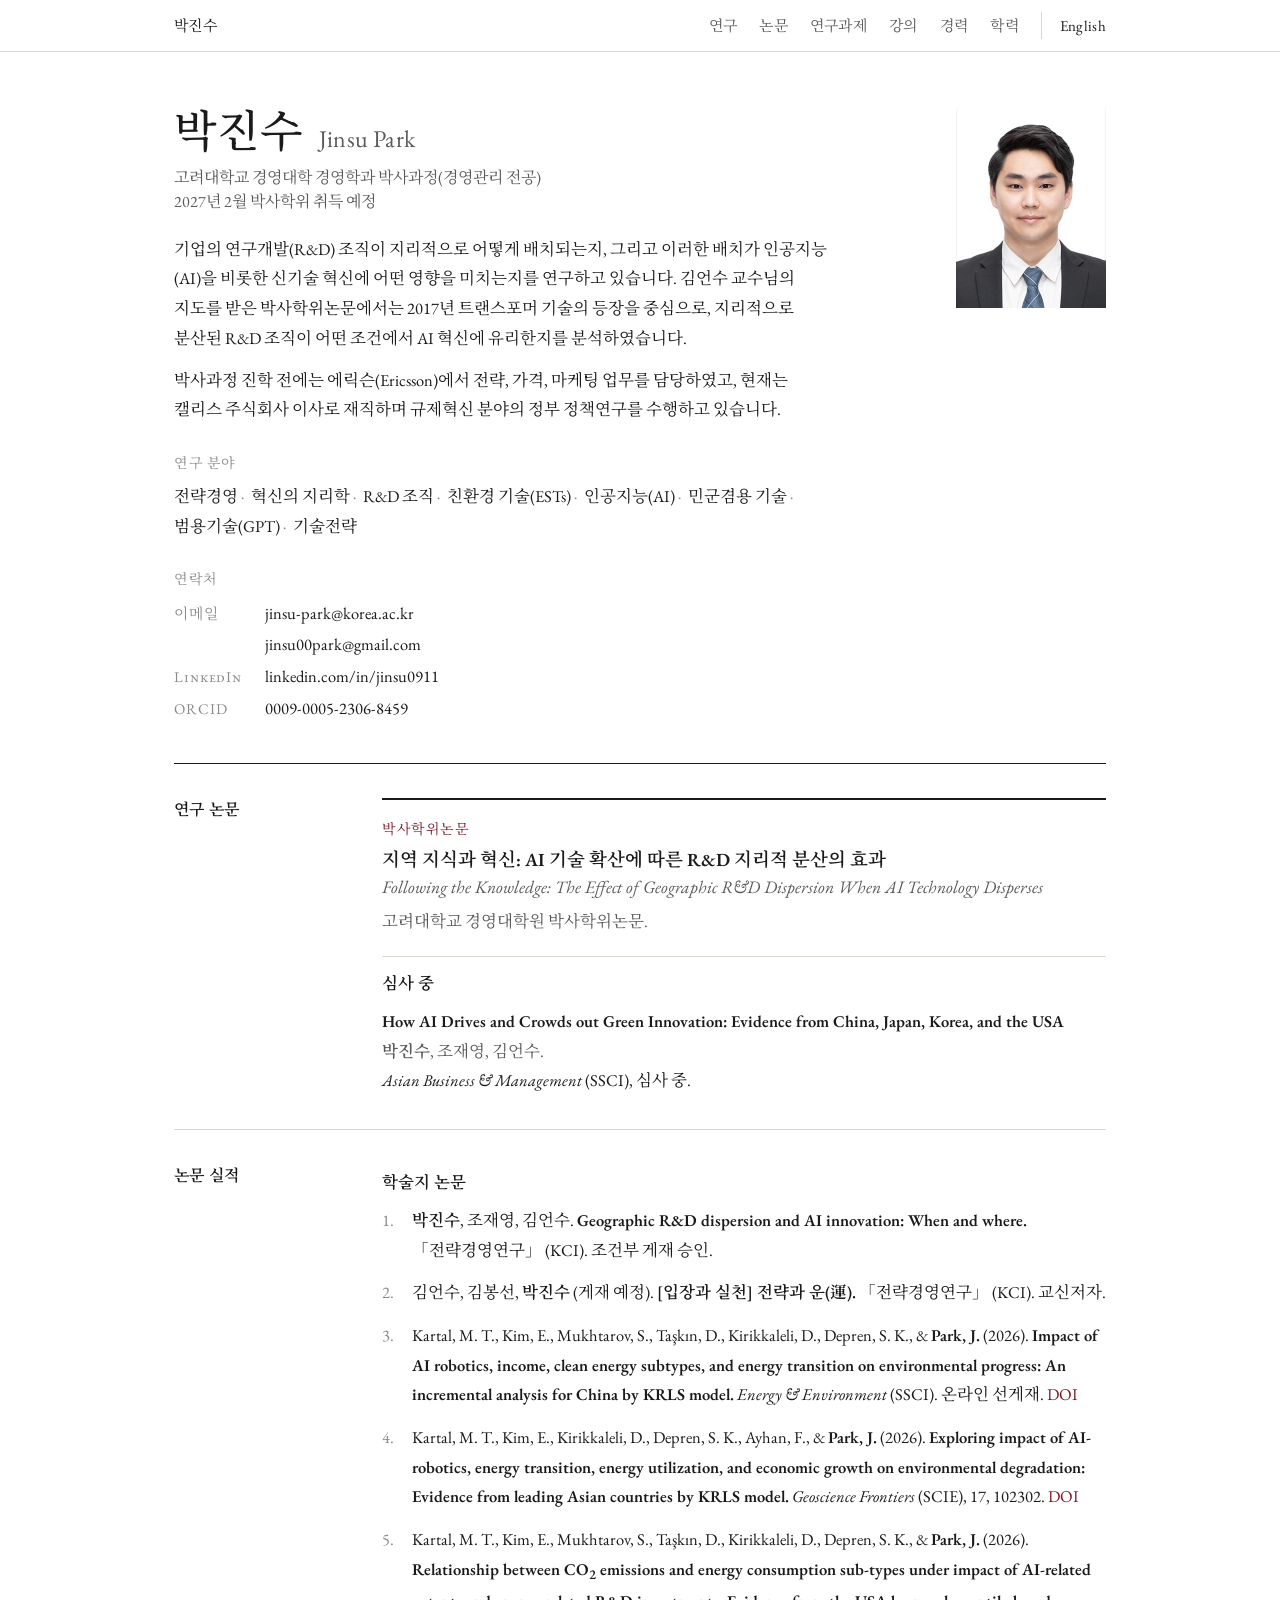
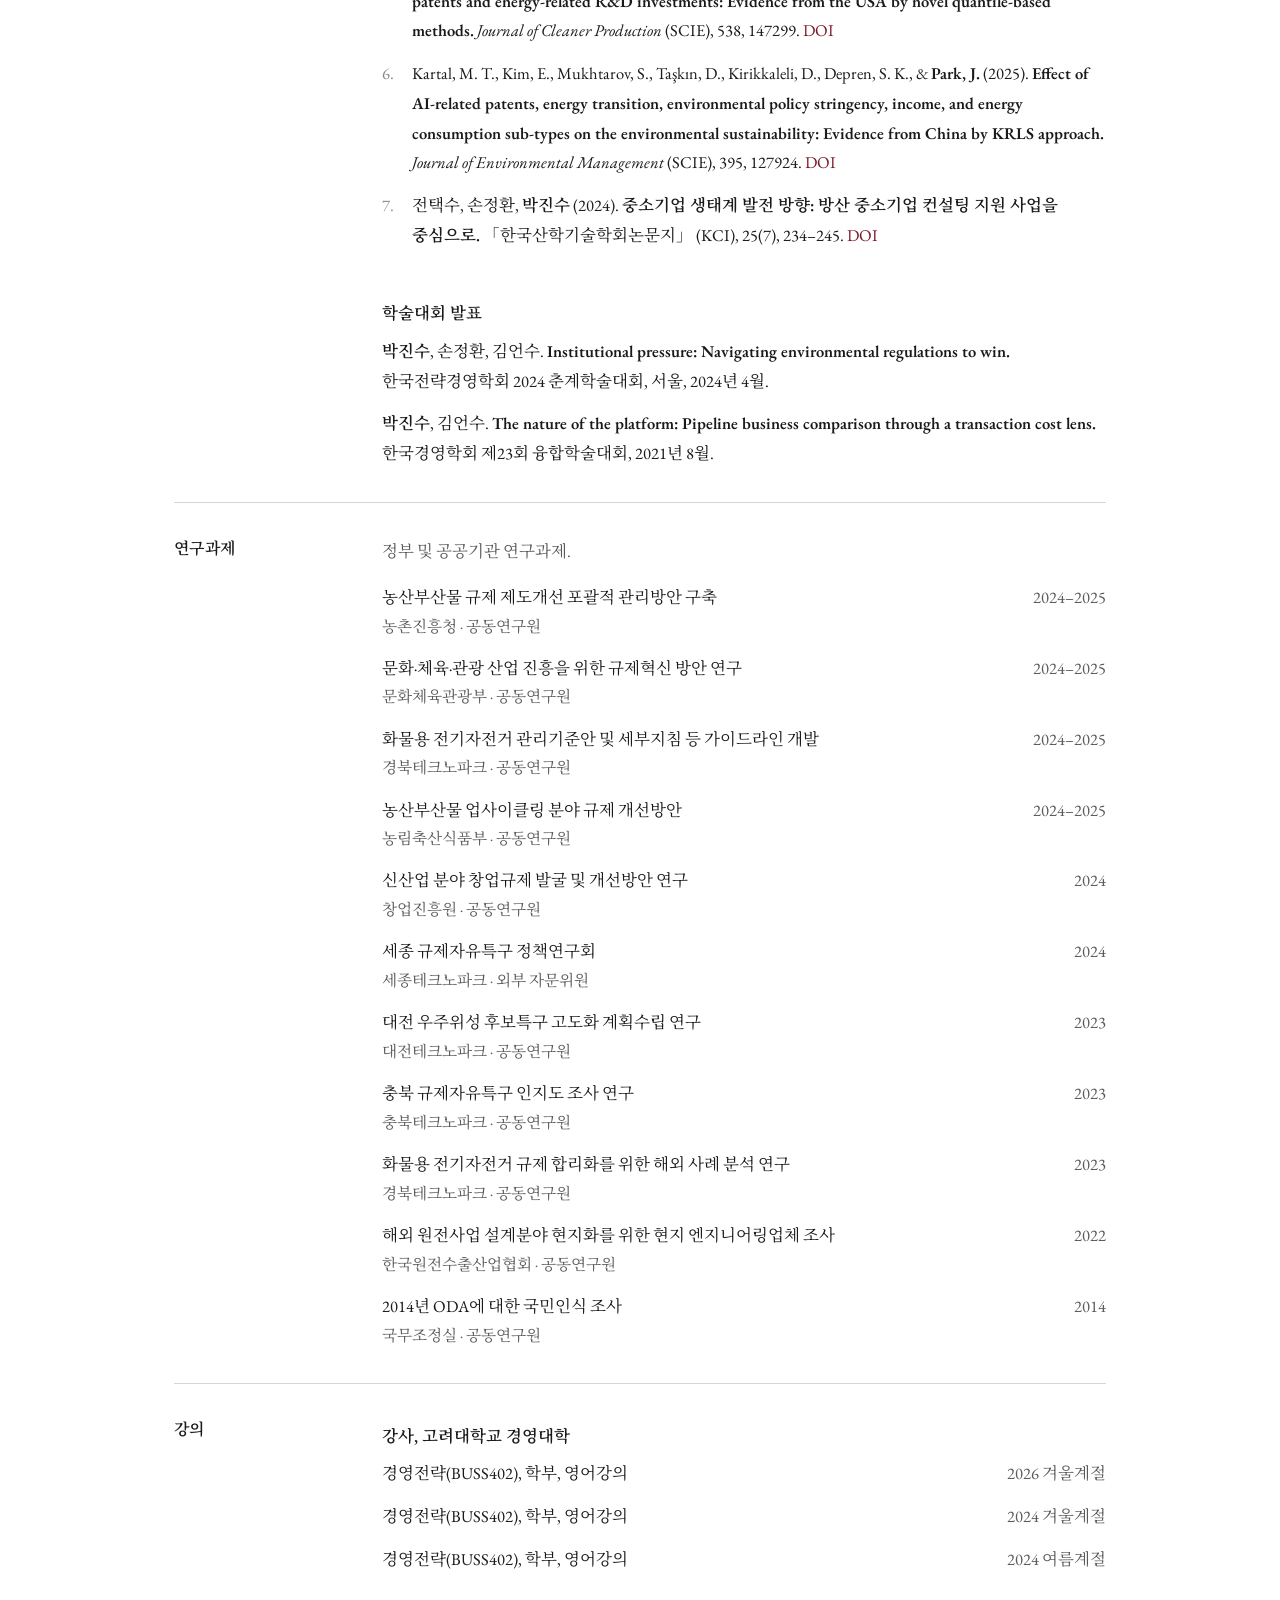
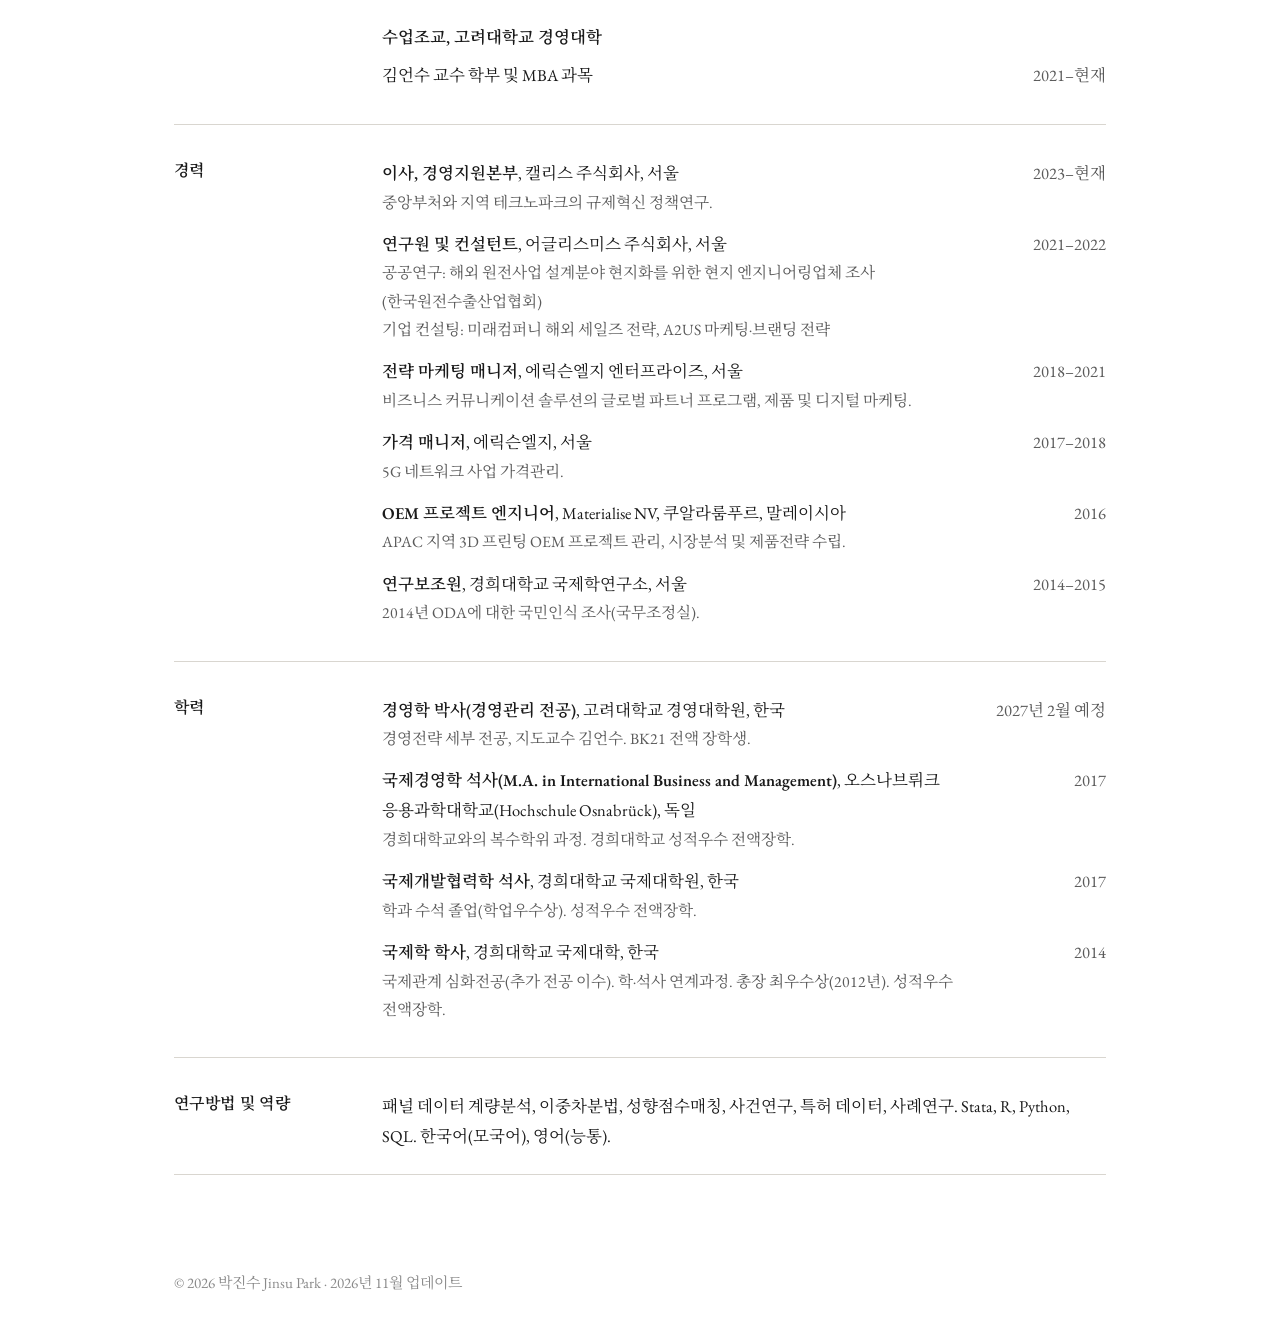
==== ko.html @ cee6d176 "Publish academic homepage (English and Korean) Co-Authored-By: Claude Opus 5.5 <noreply@anthropic.co" ====
<!doctype html>
<html lang="ko">
<head>
  <meta charset="utf-8">
  <meta name="viewport" content="width=device-width, initial-scale=1">
  <title>박진수 Jinsu Park</title>
  <meta name="description" content="박진수, 고려대학교 경영대학 경영학과 박사과정(경영관리 전공). R&D의 지리적 분산, AI 혁신, 기술전략 연구.">
  <meta name="author" content="박진수 Jinsu Park">
  <link rel="alternate" hreflang="en" href="index.html">
  <link rel="preconnect" href="https://fonts.googleapis.com">
  <link rel="preconnect" href="https://fonts.gstatic.com" crossorigin>
  <link href="https://fonts.googleapis.com/css2?family=EB+Garamond:ital,wght@0,400;0,500;0,600;1,400&family=Noto+Serif+KR:wght@400;500;600&display=swap" rel="stylesheet">
  <link rel="stylesheet" href="assets/style.css">
</head>
<body>

<nav>
  <div class="inner">
    <span class="name">박진수</span>
    <a href="#research">연구</a>
    <a href="#publications">논문</a>
    <a href="#projects">연구과제</a>
    <a href="#teaching">강의</a>
    <a href="#experience">경력</a>
    <a href="#education">학력</a>
    <a class="lang" href="index.html" lang="en">English</a>
  </div>
</nav>

<main>

  <header class="hero">
    <img src="assets/photo.jpg" alt="박진수 사진">
    <div>
      <h1>박진수 <span class="alt-name">Jinsu Park</span></h1>
      <p class="role">고려대학교 경영대학 경영학과 박사과정(경영관리 전공)<br>2027년 2월 박사학위 취득 예정</p>
      <p>
        기업의 연구개발(R&amp;D) 조직이 지리적으로 어떻게 배치되는지, 그리고 이러한 배치가 인공지능(AI)을 비롯한
        신기술 혁신에 어떤 영향을 미치는지를 연구하고 있습니다. 김언수 교수님의 지도를 받은 박사학위논문에서는
        2017년 트랜스포머 기술의 등장을 중심으로, 지리적으로 분산된 R&amp;D 조직이 어떤 조건에서 AI 혁신에
        유리한지를 분석하였습니다.
      </p>
      <p>
        박사과정 진학 전에는 에릭슨(Ericsson)에서 전략, 가격, 마케팅 업무를 담당하였고,
        현재는 캘리스 주식회사 이사로 재직하며 규제혁신 분야의 정부 정책연구를 수행하고 있습니다.
      </p>
      <p class="hero-label">연구 분야</p>
      <ul class="interests">
        <li>전략경영</li>
        <li>혁신의 지리학</li>
        <li>R&amp;D 조직</li>
        <li>친환경 기술(ESTs)</li>
        <li>인공지능(AI)</li>
        <li>민군겸용 기술</li>
        <li>범용기술(GPT)</li>
        <li>기술전략</li>
      </ul>
      <p class="hero-label">연락처</p>
      <div class="links">
        <a href="mailto:jinsu-park@korea.ac.kr"><span class="k">이메일</span> jinsu-park@korea.ac.kr</a>
        <a href="mailto:jinsu00park@gmail.com"><span class="k"></span> jinsu00park@gmail.com</a>
        <a href="https://www.linkedin.com/in/jinsu0911" target="_blank" rel="noopener"><span class="k">LinkedIn</span> linkedin.com/in/jinsu0911</a>
        <a href="https://orcid.org/0009-0005-2306-8459" target="_blank" rel="noopener"><span class="k">ORCID</span> 0009-0005-2306-8459</a>
      </div>
    </div>
  </header>

  <section id="research">
    <h2>연구 논문</h2>
    <div class="jmp">
      <span class="tag">박사학위논문</span>
      <h3>지역 지식과 혁신: AI 기술 확산에 따른 R&amp;D 지리적 분산의 효과
        <span class="en-title">Following the Knowledge: The Effect of Geographic R&amp;D Dispersion When AI Technology Disperses</span></h3>
      <p class="meta">고려대학교 경영대학원 박사학위논문.</p>
    </div>

    <h3>심사 중</h3>
    <ul class="plain">
      <li><span class="title">How AI Drives and Crowds out Green Innovation: Evidence from China, Japan, Korea, and the USA</span>
        <span class="meta"><span class="me">박진수</span>, 조재영, 김언수.</span><br>
        <span class="venue">Asian Business &amp; Management</span> (SSCI), 심사 중.
      </li>
    </ul>

  </section>

  <section id="publications">
    <h2>논문 실적</h2>

    <h3>학술지 논문</h3>
    <ol class="pubs">
      <li><span class="me">박진수</span>, 조재영, 김언수.
        <span class="title">Geographic R&amp;D dispersion and AI innovation: When and where.</span>
        <span class="venue ko">「전략경영연구」</span> (KCI). 조건부 게재 승인.</li>
      <li>김언수, 김봉선, <span class="me">박진수</span> (게재 예정).
        <span class="title">[입장과 실천] 전략과 운(運).</span>
        <span class="venue ko">「전략경영연구」</span> (KCI). 교신저자.</li>
      <li>Kartal, M. T., Kim, E., Mukhtarov, S., Taşkın, D., Kirikkaleli, D., Depren, S. K., &amp; <span class="me">Park, J.</span> (2026).
        <span class="title">Impact of AI robotics, income, clean energy subtypes, and energy transition on environmental progress: An incremental analysis for China by KRLS model.</span>
        <span class="venue">Energy &amp; Environment</span> (SSCI). 온라인 선게재.
        <a href="https://doi.org/10.1177/0958305X261502657" target="_blank" rel="noopener">DOI</a></li>
      <li>Kartal, M. T., Kim, E., Kirikkaleli, D., Depren, S. K., Ayhan, F., &amp; <span class="me">Park, J.</span> (2026).
        <span class="title">Exploring impact of AI-robotics, energy transition, energy utilization, and economic growth on environmental degradation: Evidence from leading Asian countries by KRLS model.</span>
        <span class="venue">Geoscience Frontiers</span> (SCIE), 17, 102302.
        <a href="https://doi.org/10.1016/j.gsf.2026.102302" target="_blank" rel="noopener">DOI</a></li>
      <li>Kartal, M. T., Kim, E., Mukhtarov, S., Taşkın, D., Kirikkaleli, D., Depren, S. K., &amp; <span class="me">Park, J.</span> (2026).
        <span class="title">Relationship between CO<sub>2</sub> emissions and energy consumption sub-types under impact of AI-related patents and energy-related R&amp;D investments: Evidence from the USA by novel quantile-based methods.</span>
        <span class="venue">Journal of Cleaner Production</span> (SCIE), 538, 147299.
        <a href="https://doi.org/10.1016/j.jclepro.2025.147299" target="_blank" rel="noopener">DOI</a></li>
      <li>Kartal, M. T., Kim, E., Mukhtarov, S., Taşkın, D., Kirikkaleli, D., Depren, S. K., &amp; <span class="me">Park, J.</span> (2025).
        <span class="title">Effect of AI-related patents, energy transition, environmental policy stringency, income, and energy consumption sub-types on the environmental sustainability: Evidence from China by KRLS approach.</span>
        <span class="venue">Journal of Environmental Management</span> (SCIE), 395, 127924.
        <a href="https://doi.org/10.1016/j.jenvman.2025.127924" target="_blank" rel="noopener">DOI</a></li>
      <li>전택수, 손정환, <span class="me">박진수</span> (2024).
        <span class="title">중소기업 생태계 발전 방향: 방산 중소기업 컨설팅 지원 사업을 중심으로.</span>
        <span class="venue ko">「한국산학기술학회논문지」</span> (KCI), 25(7), 234–245.
        <a href="https://doi.org/10.5762/KAIS.2024.25.7.234" target="_blank" rel="noopener">DOI</a></li>
    </ol>

    <h3>학술대회 발표</h3>
    <ul class="plain">
      <li><span class="me">박진수</span>, 손정환, 김언수. <span class="title">Institutional pressure: Navigating environmental regulations to win.</span>
        한국전략경영학회 2024 춘계학술대회, 서울, 2024년 4월.</li>
      <li><span class="me">박진수</span>, 김언수. <span class="title">The nature of the platform: Pipeline business comparison through a transaction cost lens.</span>
        한국경영학회 제23회 융합학술대회, 2021년 8월.</li>
    </ul>
  </section>

  <section id="projects">
    <h2>연구과제</h2>
    <p class="meta">정부 및 공공기관 연구과제.</p>
    <ul class="plain">
      <li class="row"><div>농산부산물 규제 제도개선 포괄적 관리방안 구축<div class="meta">농촌진흥청 · 공동연구원</div></div><div class="when">2024–2025</div></li>
      <li class="row"><div>문화·체육·관광 산업 진흥을 위한 규제혁신 방안 연구<div class="meta">문화체육관광부 · 공동연구원</div></div><div class="when">2024–2025</div></li>
      <li class="row"><div>화물용 전기자전거 관리기준안 및 세부지침 등 가이드라인 개발<div class="meta">경북테크노파크 · 공동연구원</div></div><div class="when">2024–2025</div></li>
      <li class="row"><div>농산부산물 업사이클링 분야 규제 개선방안<div class="meta">농림축산식품부 · 공동연구원</div></div><div class="when">2024–2025</div></li>
      <li class="row"><div>신산업 분야 창업규제 발굴 및 개선방안 연구<div class="meta">창업진흥원 · 공동연구원</div></div><div class="when">2024</div></li>
      <li class="row"><div>세종 규제자유특구 정책연구회<div class="meta">세종테크노파크 · 외부 자문위원</div></div><div class="when">2024</div></li>
      <li class="row"><div>대전 우주위성 후보특구 고도화 계획수립 연구<div class="meta">대전테크노파크 · 공동연구원</div></div><div class="when">2023</div></li>
      <li class="row"><div>충북 규제자유특구 인지도 조사 연구<div class="meta">충북테크노파크 · 공동연구원</div></div><div class="when">2023</div></li>
      <li class="row"><div>화물용 전기자전거 규제 합리화를 위한 해외 사례 분석 연구<div class="meta">경북테크노파크 · 공동연구원</div></div><div class="when">2023</div></li>
      <li class="row"><div>해외 원전사업 설계분야 현지화를 위한 현지 엔지니어링업체 조사<div class="meta">한국원전수출산업협회 · 공동연구원</div></div><div class="when">2022</div></li>
      <li class="row"><div>2014년 ODA에 대한 국민인식 조사<div class="meta">국무조정실 · 공동연구원</div></div><div class="when">2014</div></li>
    </ul>
  </section>

  <section id="teaching">
    <h2>강의</h2>

    <h3>강사, 고려대학교 경영대학</h3>
    <ul class="plain">
      <li class="row"><div>경영전략(BUSS402), 학부, 영어강의</div><div class="when">2026 겨울계절</div></li>
      <li class="row"><div>경영전략(BUSS402), 학부, 영어강의</div><div class="when">2024 겨울계절</div></li>
      <li class="row"><div>경영전략(BUSS402), 학부, 영어강의</div><div class="when">2024 여름계절</div></li>
    </ul>

    <h3>수업조교, 고려대학교 경영대학</h3>
    <ul class="plain">
      <li class="row"><div>김언수 교수 학부 및 MBA 과목</div><div class="when">2021–현재</div></li>
    </ul>
  </section>

  <section id="experience">
    <h2>경력</h2>
    <ul class="plain">
      <li class="row"><div><span class="title">이사, 경영지원본부</span>, 캘리스 주식회사, 서울
        <div class="meta">중앙부처와 지역 테크노파크의 규제혁신 정책연구.</div></div><div class="when">2023–현재</div></li>
      <li class="row"><div><span class="title">연구원 및 컨설턴트</span>, 어글리스미스 주식회사, 서울
        <div class="meta">공공연구: 해외 원전사업 설계분야 현지화를 위한 현지 엔지니어링업체 조사(한국원전수출산업협회)</div>
        <div class="meta">기업 컨설팅: 미래컴퍼니 해외 세일즈 전략, A2US 마케팅·브랜딩 전략</div></div><div class="when">2021–2022</div></li>
      <li class="row"><div><span class="title">전략 마케팅 매니저</span>, 에릭슨엘지 엔터프라이즈, 서울
        <div class="meta">비즈니스 커뮤니케이션 솔루션의 글로벌 파트너 프로그램, 제품 및 디지털 마케팅.</div></div><div class="when">2018–2021</div></li>
      <li class="row"><div><span class="title">가격 매니저</span>, 에릭슨엘지, 서울
        <div class="meta">5G 네트워크 사업 가격관리.</div></div><div class="when">2017–2018</div></li>
      <li class="row"><div><span class="title">OEM 프로젝트 엔지니어</span>, Materialise NV, 쿠알라룸푸르, 말레이시아
        <div class="meta">APAC 지역 3D 프린팅 OEM 프로젝트 관리, 시장분석 및 제품전략 수립.</div></div><div class="when">2016</div></li>
      <li class="row"><div><span class="title">연구보조원</span>, 경희대학교 국제학연구소, 서울
        <div class="meta">2014년 ODA에 대한 국민인식 조사(국무조정실).</div></div><div class="when">2014–2015</div></li>
    </ul>
  </section>

  <section id="education">
    <h2>학력</h2>
    <ul class="plain">
      <li class="row"><div><span class="title">경영학 박사(경영관리 전공)</span>, 고려대학교 경영대학원, 한국
        <div class="meta">경영전략 세부 전공, 지도교수 김언수. BK21 전액 장학생.</div></div><div class="when">2027년 2월 예정</div></li>
      <li class="row"><div><span class="title">국제경영학 석사(M.A. in International Business and Management)</span>, 오스나브뤼크 응용과학대학교(Hochschule Osnabrück), 독일
        <div class="meta">경희대학교와의 복수학위 과정. 경희대학교 성적우수 전액장학.</div></div><div class="when">2017</div></li>
      <li class="row"><div><span class="title">국제개발협력학 석사</span>, 경희대학교 국제대학원, 한국
        <div class="meta">학과 수석 졸업(학업우수상). 성적우수 전액장학.</div></div><div class="when">2017</div></li>
      <li class="row"><div><span class="title">국제학 학사</span>, 경희대학교 국제대학, 한국
        <div class="meta">국제관계 심화전공(추가 전공 이수). 학·석사 연계과정. 총장 최우수상(2012년). 성적우수 전액장학.</div></div><div class="when">2014</div></li>
    </ul>
  </section>

  <section id="skills">
    <h2>연구방법 및 역량</h2>
    <p>패널 데이터 계량분석, 이중차분법, 성향점수매칭, 사건연구, 특허 데이터, 사례연구.
      Stata, R, Python, SQL. 한국어(모국어), 영어(능통).</p>
  </section>

</main>

<footer>
  © 2026 박진수 Jinsu Park · 2026년 11월 업데이트
</footer>

</body>
</html>
---- assets/style.css ----
/* Jinsu Park, academic homepage. Print-like, light only. */
:root {
  color-scheme: light;
  --paper: #ffffff;
  --ink: #1a1a1a;
  --muted: #5a5a5a;
  --faint: #8a8a8a;
  --rule: #d9d6d0;
  --accent: #7a1c28;              /* Korea University crimson, used sparingly */
  --maxw: 980px;
  --label: 168px;
  --serif: "EB Garamond", "Noto Serif KR", Garamond, "Times New Roman", serif;
}

* { box-sizing: border-box; }
html { scroll-behavior: smooth; }
body {
  margin: 0; background: var(--paper); color: var(--ink);
  font: 19px/1.55 var(--serif);
  font-variant-numeric: lining-nums;
  -webkit-font-smoothing: antialiased;
}
html[lang="ko"] body { font-size: 16.5px; line-height: 1.8; word-break: keep-all; }

a { color: var(--accent); text-decoration: none; }
a:hover { text-decoration: underline; text-underline-offset: 3px; text-decoration-thickness: 1px; }

/* navigation */
nav { position: sticky; top: 0; z-index: 10; background: var(--paper); border-bottom: 1px solid var(--rule); }
nav .inner {
  max-width: var(--maxw); margin: 0 auto; padding: 12px 24px;
  display: flex; gap: 22px; flex-wrap: wrap; align-items: baseline;
  font-size: 16px; letter-spacing: .04em;
}
nav .name { margin-right: auto; color: var(--ink); font-variant: small-caps; letter-spacing: .08em; font-size: 18px; }
nav a { color: var(--muted); font-variant: small-caps; }
nav a:hover { color: var(--ink); text-decoration: none; }
nav a.lang { color: var(--ink); border-left: 1px solid var(--rule); padding-left: 18px; font-variant: normal; }
html[lang="ko"] nav .inner, html[lang="ko"] nav .name { font-size: 15px; letter-spacing: .02em; }

main { max-width: var(--maxw); margin: 0 auto; padding: 0 24px 72px; }

/* header */
.hero {
  display: grid; grid-template-columns: 1fr 150px; gap: 48px;
  padding: 56px 0 40px; border-bottom: 1px solid var(--ink);
}
.hero img { order: 2; width: 150px; height: 200px; object-fit: cover; filter: saturate(.85); }
.hero > div { order: 1; }
.hero h1 { margin: 0; font-weight: 500; font-size: 44px; line-height: 1.1; letter-spacing: .005em; }
.hero h1 .alt-name { font-size: 24px; color: var(--muted); font-weight: 400; margin-left: 6px; }
.hero .role { margin: 10px 0 22px; font-style: italic; color: var(--muted); font-size: 19px; line-height: 1.45; }
html[lang="ko"] .hero .role { font-style: normal; font-size: 16px; }
.hero p { margin: 0 0 12px; max-width: 40em; }

.hero .hero-label {
  margin: 26px 0 6px; color: var(--faint);
  font-variant: small-caps; letter-spacing: .08em; font-size: 16px;
}
html[lang="ko"] .hero-label { font-size: 14px; letter-spacing: .04em; }

/* research interests as a plain line */
.interests { list-style: none; padding: 0; margin: 0; }
.interests li { display: inline-block; white-space: nowrap; margin-right: 4px; }
.interests li:not(:last-child)::after { content: "\00a0\00b7"; color: var(--faint); }

/* contact as a small table */
.links { display: grid; gap: 2px; margin: 0; }
.links a { color: var(--ink); }
.links a:hover { color: var(--accent); }
.links a .k {
  display: inline-block; width: 88px; color: var(--faint);
  font-variant: small-caps; letter-spacing: .06em; font-size: .9em;
}

/* sections: label column on the left */
section {
  display: grid; grid-template-columns: var(--label) 1fr; column-gap: 40px;
  padding: 34px 0 6px; border-bottom: 1px solid var(--rule);
}
section > * { grid-column: 2; }
section > h2 { grid-column: 1; grid-row: 1 / span 60; align-self: start; }
h2 {
  margin: 2px 0 0; font-weight: 500; font-size: 19px; line-height: 1.3;
  font-variant: small-caps; letter-spacing: .08em; color: var(--ink);
}
html[lang="ko"] h2 { font-size: 16px; font-weight: 600; letter-spacing: .02em; }
h3 { margin: 22px 0 8px; font-size: 1em; font-weight: 600; font-style: italic; }
html[lang="ko"] h3 { font-style: normal; }
section > h3:first-of-type { margin-top: 4px; }
section > p:first-of-type { margin-top: 0; }

/* job market paper */
.jmp { border-top: 2px solid var(--ink); border-bottom: 1px solid var(--rule); padding: 14px 0 12px; margin-bottom: 8px; }
.jmp .tag { font-variant: small-caps; letter-spacing: .1em; color: var(--accent); font-size: 16px; }
html[lang="ko"] .jmp .tag { font-size: 14px; letter-spacing: .04em; }
.jmp h3 { margin: 4px 0 6px; font-style: normal; font-size: 1.12em; line-height: 1.35; }
.jmp p { margin: 8px 0; }
details { margin-top: 4px; }
details summary { cursor: pointer; color: var(--accent); font-variant: small-caps; letter-spacing: .06em; font-size: .92em; list-style: none; }
details summary::-webkit-details-marker { display: none; }
details summary::before { content: "+ "; }
details[open] summary::before { content: "\2212  "; }

/* lists */
ol.pubs, ul.plain { list-style: none; padding: 0; margin: 0 0 14px; }
ol.pubs li, ul.plain li { margin: 0 0 13px; }
ol.pubs { counter-reset: pub; }
ol.pubs > li { position: relative; padding-left: 30px; counter-increment: pub; }
ol.pubs > li::before { content: counter(pub) "."; position: absolute; left: 0; color: var(--faint); }
.title { font-weight: 600; }
.venue { font-style: italic; }
.venue.ko { font-style: normal; }
.meta { color: var(--muted); }
.me { font-weight: 600; }
.en-title { display: block; color: var(--muted); font-style: italic; font-weight: 400; font-size: .95em; margin-top: 2px; }

.row { display: grid; grid-template-columns: 1fr 120px; gap: 20px; }
.row .meta { font-size: .95em; }
.row .when { color: var(--muted); text-align: right; white-space: nowrap; font-variant-numeric: tabular-nums lining-nums; }

footer {
  max-width: var(--maxw); margin: 0 auto; padding: 22px 24px 48px;
  color: var(--faint); font-size: 15px;
}

@media (max-width: 760px) {
  body { font-size: 18px; }
  html[lang="ko"] body { font-size: 16px; }
  nav .inner { gap: 14px; padding: 10px 16px; }
  nav .name { width: 100%; }
  nav a.lang { border-left: 0; padding-left: 0; }
  main { padding: 0 16px 56px; }
  .hero { grid-template-columns: 1fr; gap: 20px; padding-top: 32px; }
  .hero img { order: 0; width: 120px; height: 160px; }
  .hero h1 { font-size: 36px; }
  section { grid-template-columns: 1fr; }
  section > *, section > h2 { grid-column: 1; grid-row: auto; }
  section > h2 { margin-bottom: 12px; }
  .row { grid-template-columns: 1fr; gap: 0; }
  .row .when { text-align: left; }
}

@media print {
  nav, details summary { display: none; }
  details > * { display: block; }
  body { font-size: 11pt; }
  a { color: var(--ink); }
  section, .hero { break-inside: auto; }
}
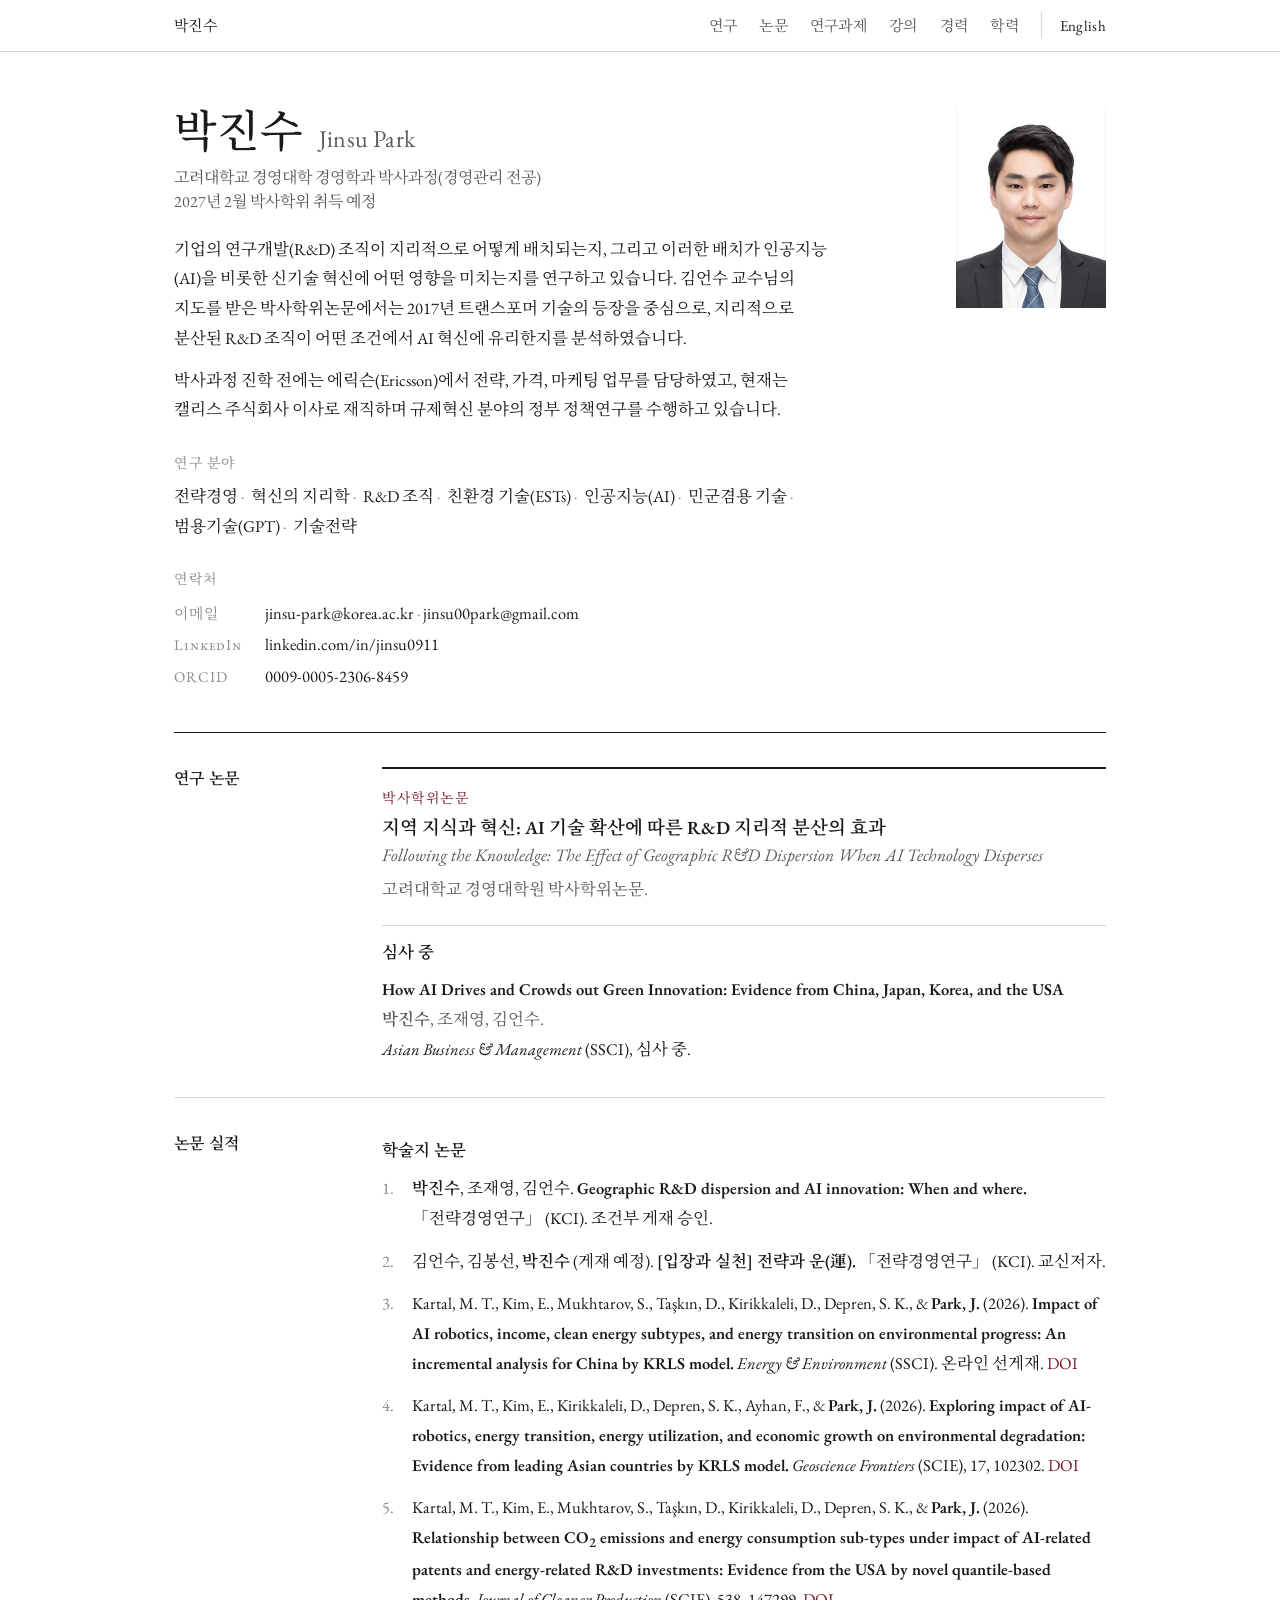
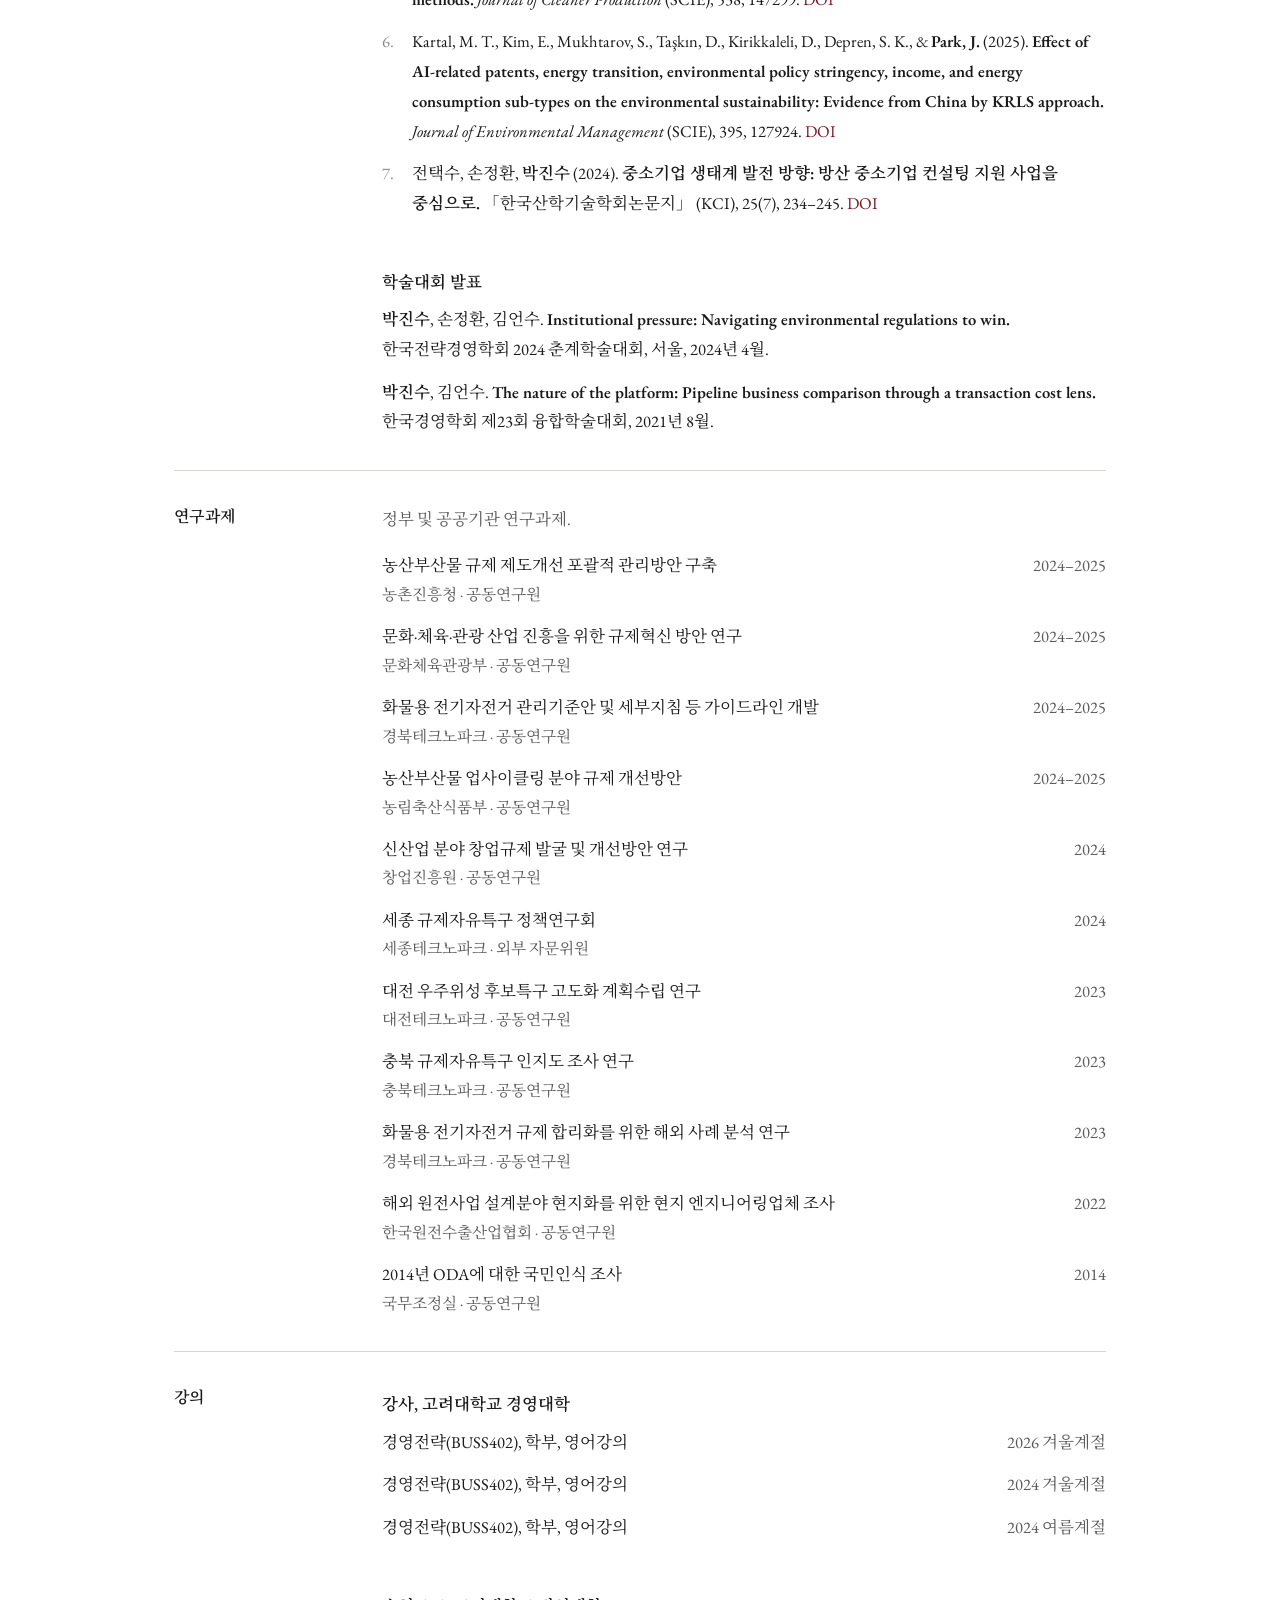
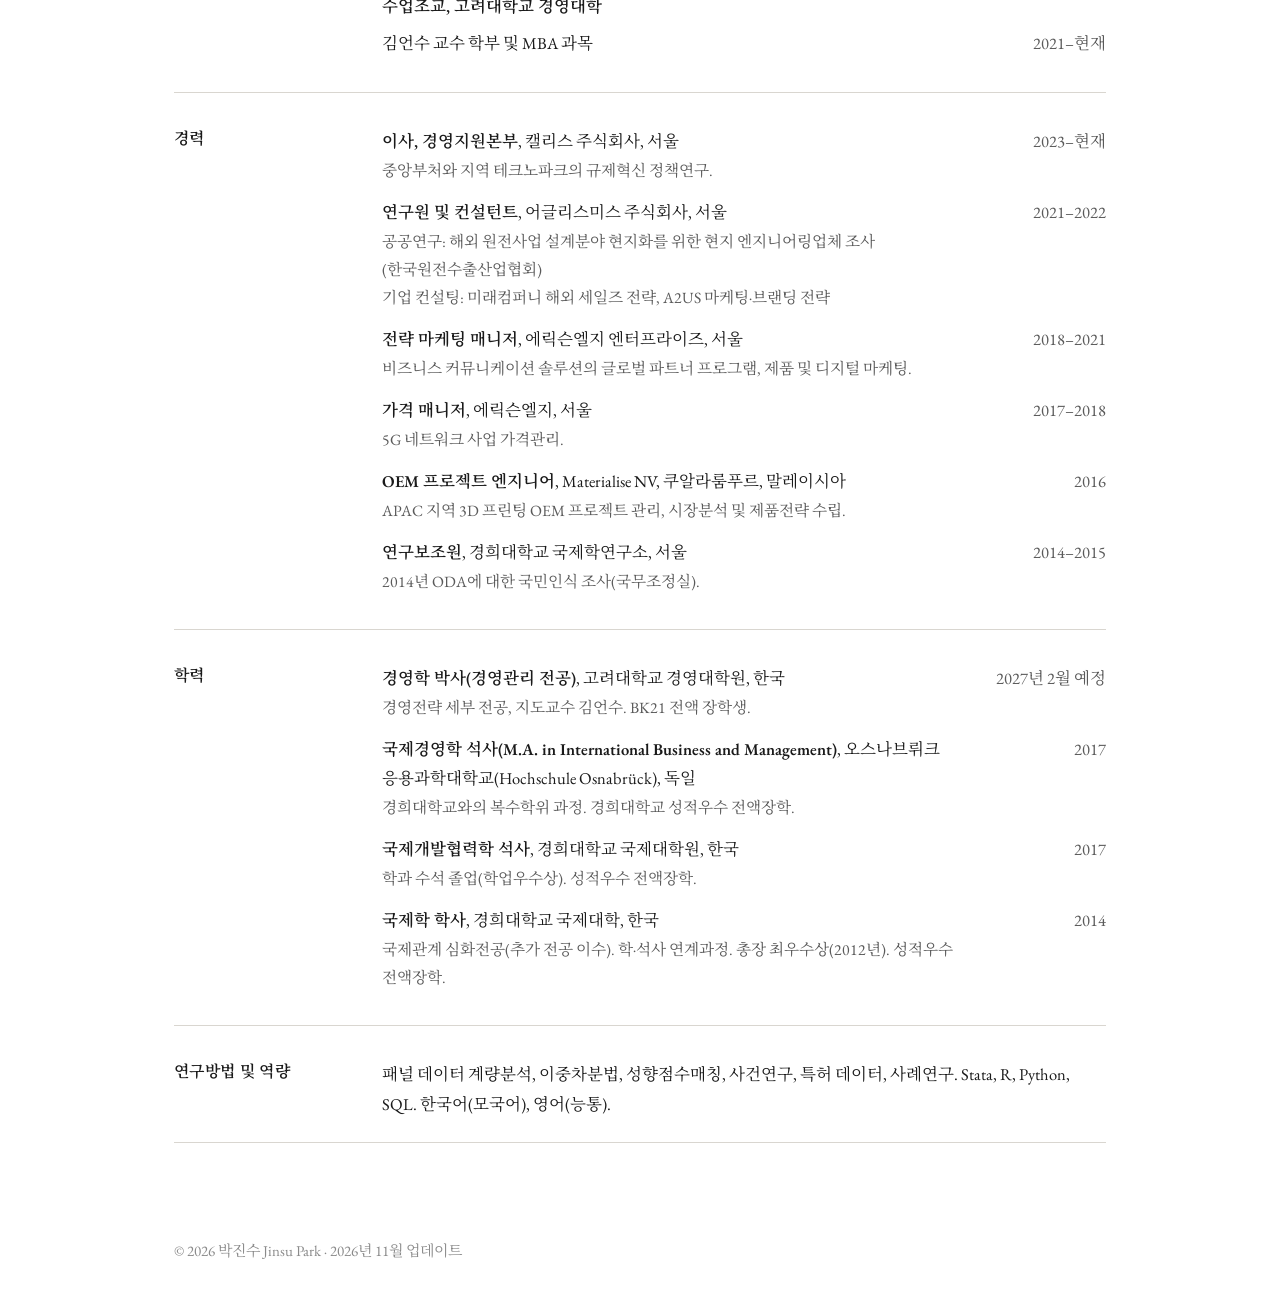
==== commit 12a0bc7e: "Hide bio in print, show both emails on one line Co-Authored-By: Claude Opus 5.5 <noreply@anthropic.c" ====
--- a/ko.html
+++ b/ko.html
@@ -57,8 +57,7 @@
       </ul>
       <p class="hero-label">연락처</p>
       <div class="links">
-        <a href="mailto:jinsu-park@korea.ac.kr"><span class="k">이메일</span> jinsu-park@korea.ac.kr</a>
-        <a href="mailto:jinsu00park@gmail.com"><span class="k"></span> jinsu00park@gmail.com</a>
+        <span class="pair"><span class="k">이메일</span> <a href="mailto:jinsu-park@korea.ac.kr">jinsu-park@korea.ac.kr</a><span class="sep"> · </span><a href="mailto:jinsu00park@gmail.com">jinsu00park@gmail.com</a></span>
         <a href="https://www.linkedin.com/in/jinsu0911" target="_blank" rel="noopener"><span class="k">LinkedIn</span> linkedin.com/in/jinsu0911</a>
         <a href="https://orcid.org/0009-0005-2306-8459" target="_blank" rel="noopener"><span class="k">ORCID</span> 0009-0005-2306-8459</a>
       </div>
@@ -76,7 +75,7 @@
 
     <h3>심사 중</h3>
     <ul class="plain">
-      <li><span class="title">How AI Drives and Crowds out Green Innovation: Evidence from China, Japan, Korea, and the USA</span>
+      <li><span class="title">How AI Drives and Crowds out Green Innovation: Evidence from China, Japan, Korea, and the USA</span><br>
         <span class="meta"><span class="me">박진수</span>, 조재영, 김언수.</span><br>
         <span class="venue">Asian Business &amp; Management</span> (SSCI), 심사 중.
       </li>
--- a/assets/style.css
+++ b/assets/style.css
@@ -68,7 +68,8 @@
 .links { display: grid; gap: 2px; margin: 0; }
 .links a { color: var(--ink); }
 .links a:hover { color: var(--accent); }
-.links a .k {
+.links .sep { color: var(--faint); }
+.links .k {
   display: inline-block; width: 88px; color: var(--faint);
   font-variant: small-caps; letter-spacing: .06em; font-size: .9em;
 }
@@ -141,10 +142,34 @@
   .row .when { text-align: left; }
 }
 
+@page { size: A4; margin: 13mm 15mm 13mm; }
 @media print {
   nav, details summary { display: none; }
   details > * { display: block; }
-  body { font-size: 11pt; }
+  body { font-size: 10.2pt; line-height: 1.34; }
+  html[lang="ko"] body { font-size: 9.3pt; line-height: 1.62; }
   a { color: var(--ink); }
-  section, .hero { break-inside: auto; }
+  main { max-width: none; padding: 0; }
+  .hero { grid-template-columns: 1fr 30mm; gap: 10mm; padding: 0 0 6mm; }
+  .hero img { order: 2; width: 30mm; height: 40mm; }
+  .hero h1 { font-size: 26pt; }
+  .hero h1 .alt-name { font-size: 14pt; }
+  .hero .role { font-size: 11pt; margin: 4px 0 10px; }
+  html[lang="ko"] .hero .role { font-size: 9.5pt; }
+  .hero .hero-label { margin: 10px 0 3px; }
+  section { grid-template-columns: 28mm 1fr; column-gap: 6mm; padding: 3.5mm 0 0.5mm; }
+  section > *, section > h2 { grid-column: 2; }
+  section > h2 { grid-column: 1; grid-row: 1 / span 60; margin-bottom: 0; }
+  h2 { font-size: 11pt; }
+  html[lang="ko"] h2 { font-size: 10pt; }
+  h3 { margin: 7px 0 3px; }
+  ol.pubs li, ul.plain li { margin-bottom: 4px; break-inside: avoid; }
+  ol.pubs, ul.plain { margin-bottom: 6px; }
+  .hero p { margin-bottom: 6px; }
+  .row { grid-template-columns: 1fr 29mm; gap: 3mm; }
+  .row .when { text-align: right; }
+  .jmp { padding: 6px 0; }
+  h2, h3 { break-after: avoid; }
+  .hero p:not(.role):not(.hero-label) { display: none; }
+  footer { max-width: none; padding: 2mm 0 0; font-size: 8.5pt; border-top: 0; }
 }
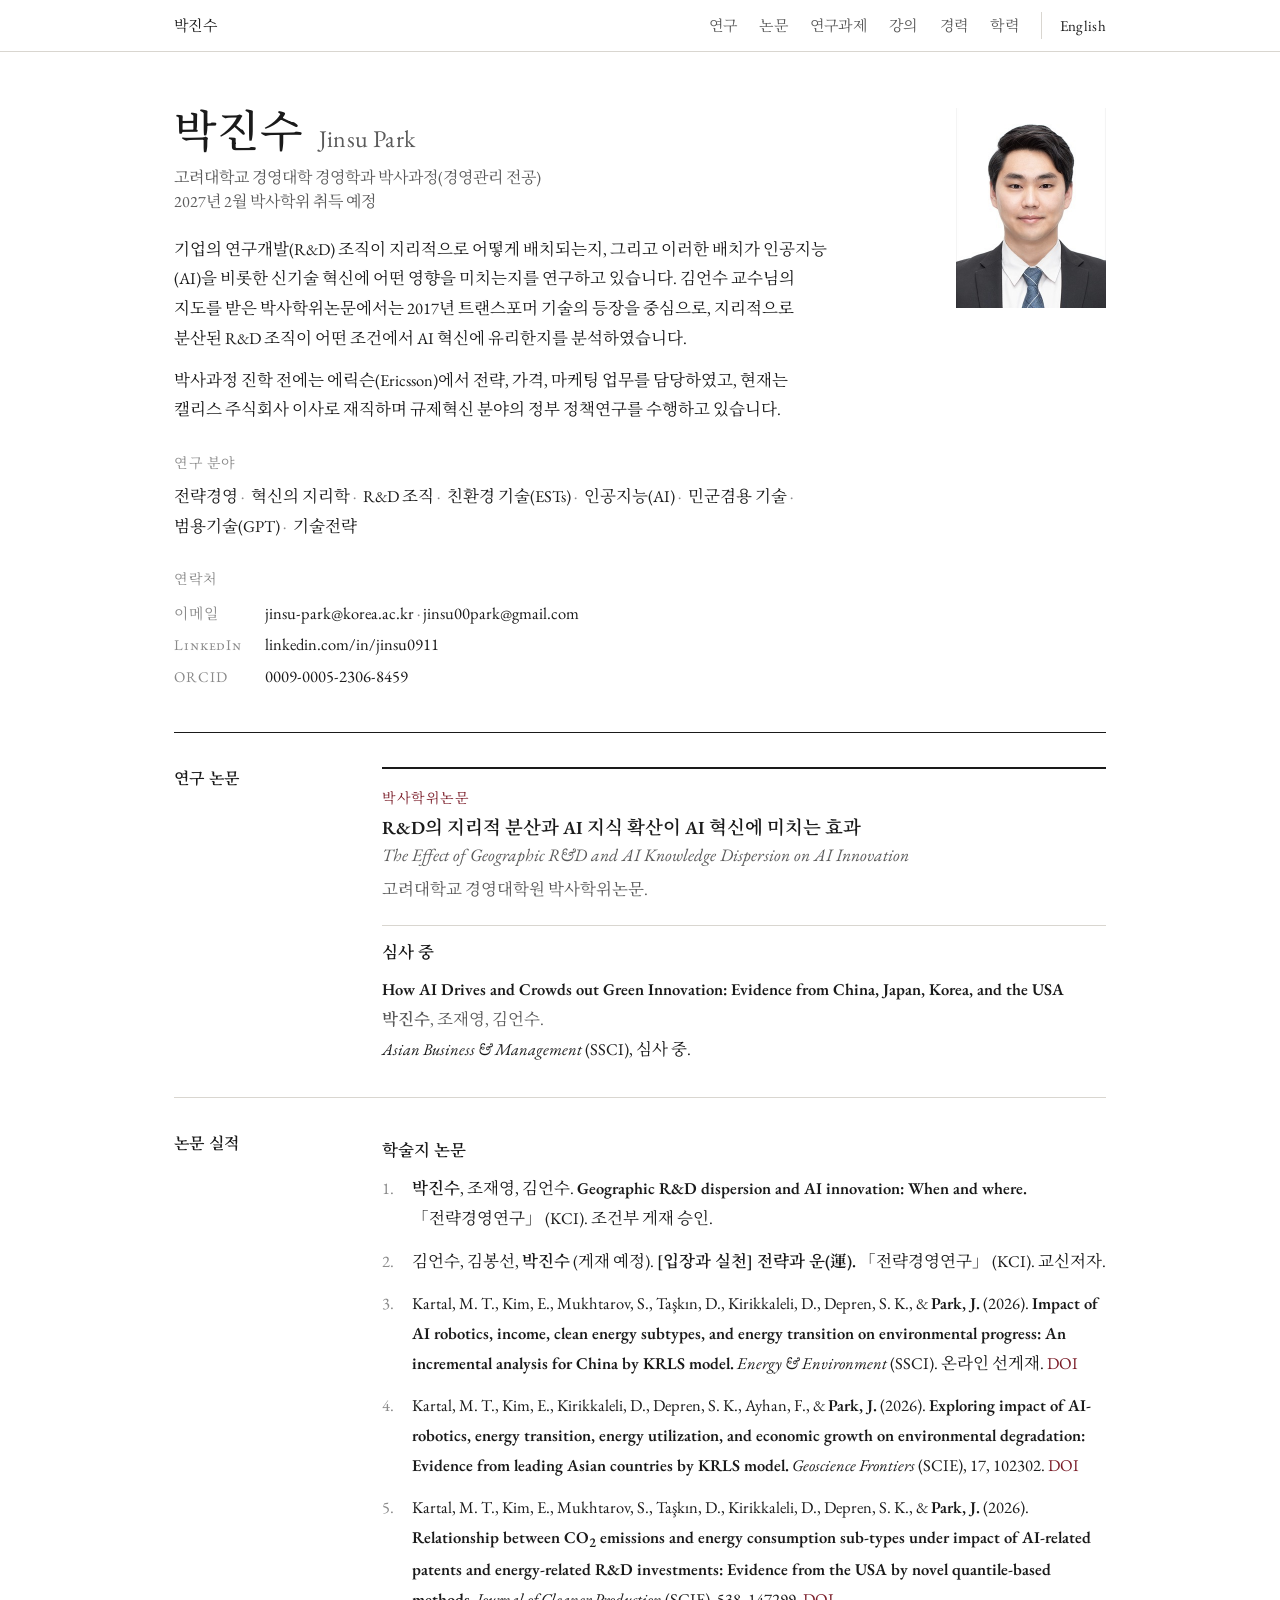
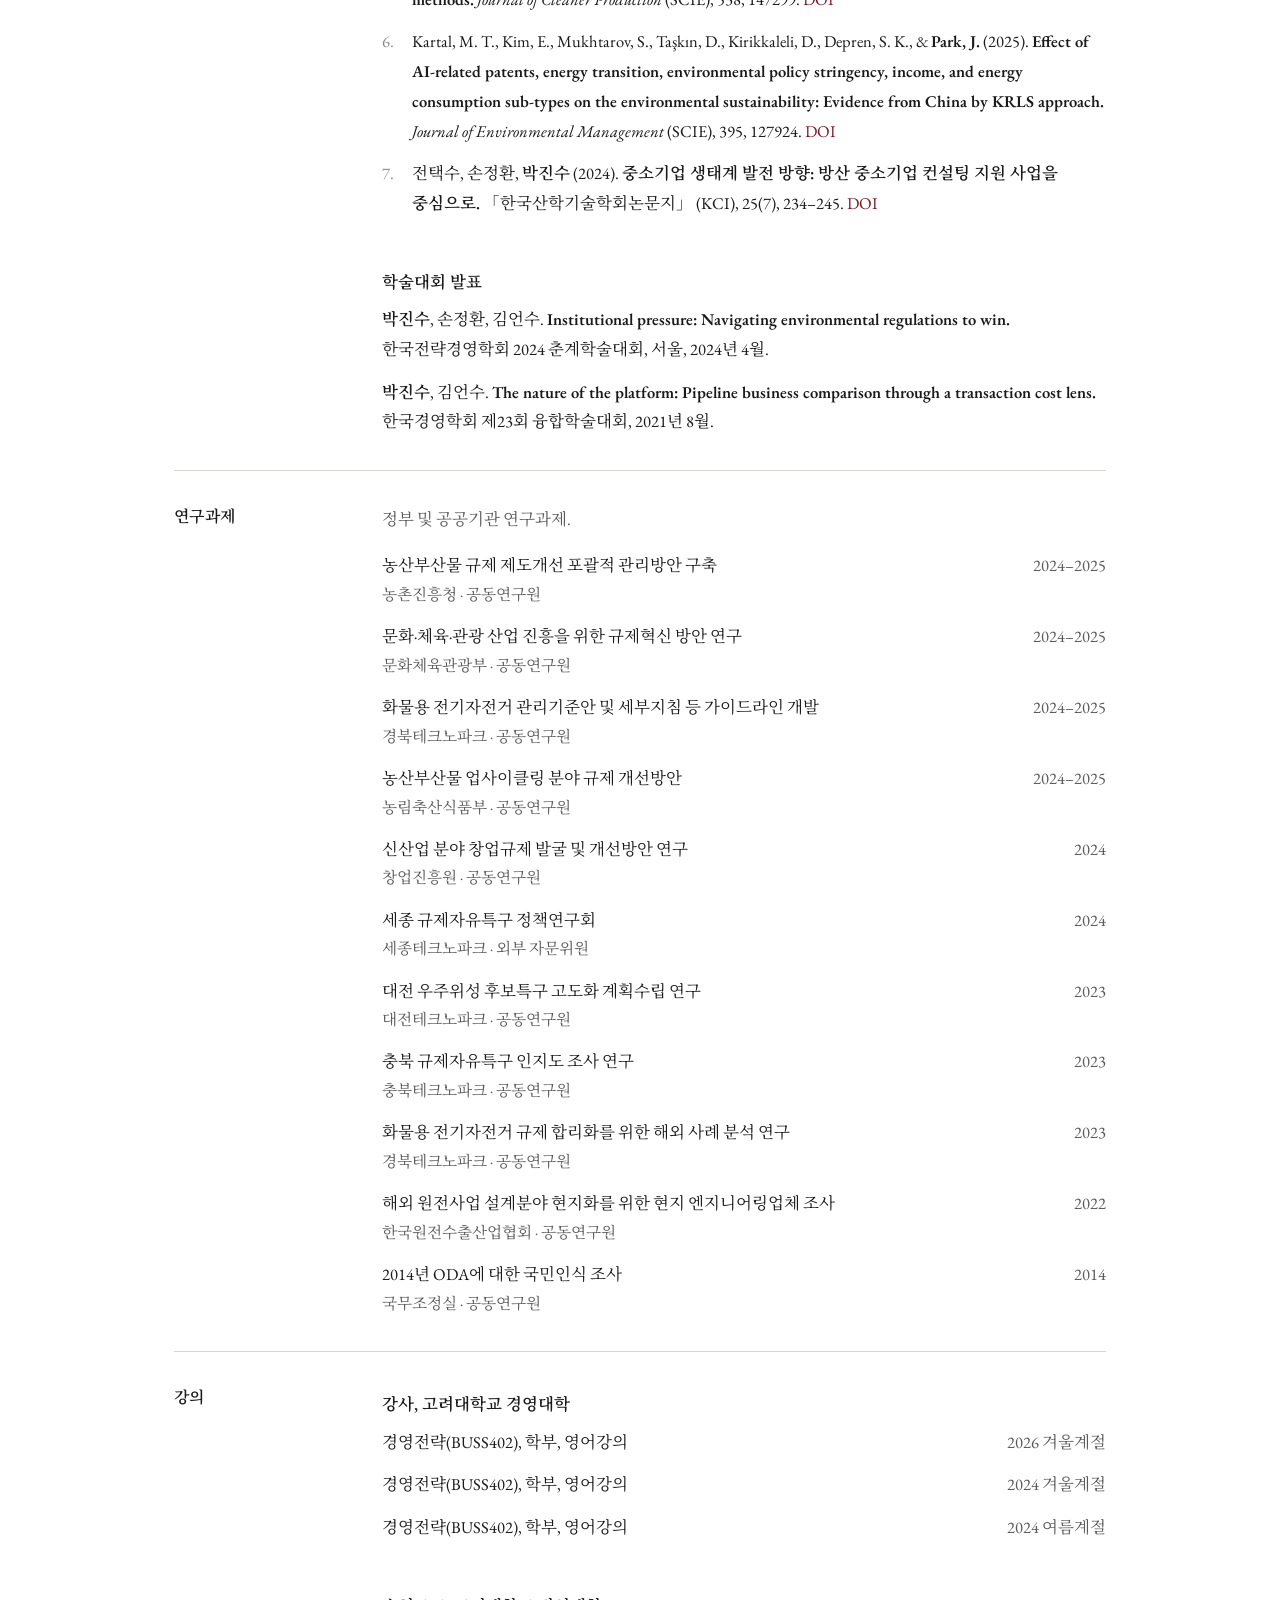
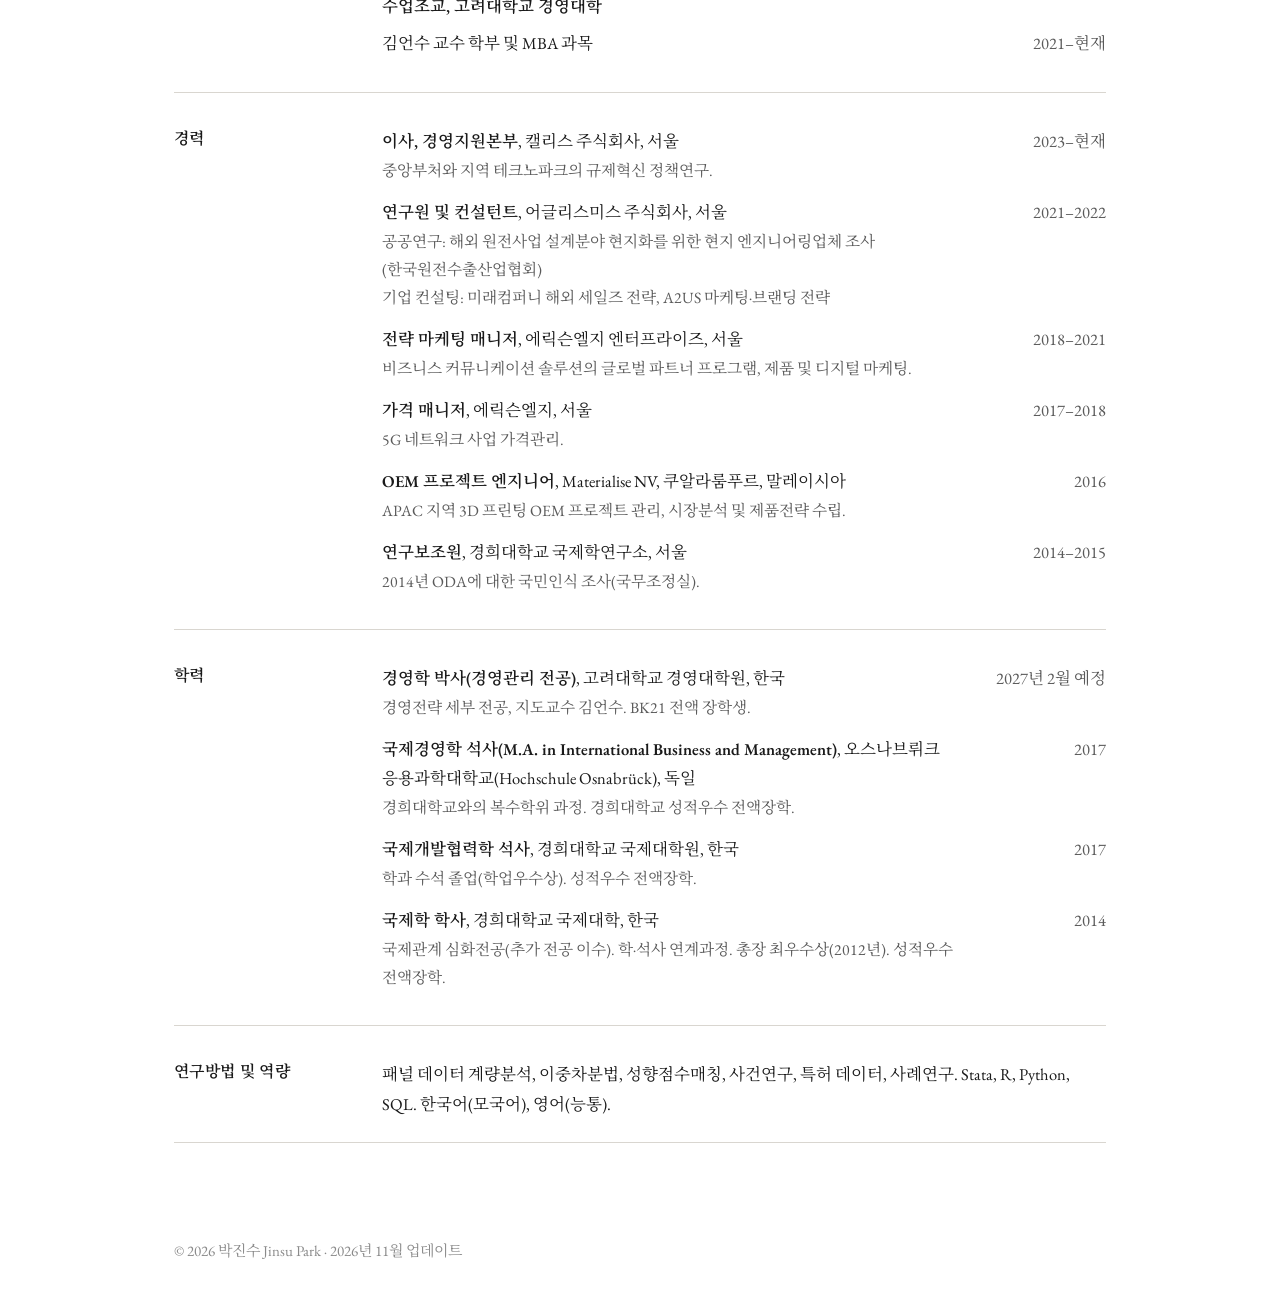
==== commit c00b8eef: "Update dissertation title to the revised final title Co-Authored-By: Claude Opus 5.5 <noreply@anthro" ====
--- a/ko.html
+++ b/ko.html
@@ -68,8 +68,8 @@
     <h2>연구 논문</h2>
     <div class="jmp">
       <span class="tag">박사학위논문</span>
-      <h3>지역 지식과 혁신: AI 기술 확산에 따른 R&amp;D 지리적 분산의 효과
-        <span class="en-title">Following the Knowledge: The Effect of Geographic R&amp;D Dispersion When AI Technology Disperses</span></h3>
+      <h3>R&amp;D의 지리적 분산과 AI 지식 확산이 AI 혁신에 미치는 효과
+        <span class="en-title">The Effect of Geographic R&amp;D and AI Knowledge Dispersion on AI Innovation</span></h3>
       <p class="meta">고려대학교 경영대학원 박사학위논문.</p>
     </div>
 
--- a/assets/style.css
+++ b/assets/style.css
@@ -143,11 +143,14 @@
 }
 
 @page { size: A4; margin: 13mm 15mm 13mm; }
+/* print spacing tuned so each language fills three A4 pages (2026-11-26) */
 @media print {
+  html[lang="en"] { --plh: 1.40; --psec: 5.5mm; --pitem: 6px; }
+  html[lang="ko"] { --plh: 1.80; --psec: 7.5mm; --pitem: 9px; }
   nav, details summary { display: none; }
   details > * { display: block; }
-  body { font-size: 10.2pt; line-height: 1.34; }
-  html[lang="ko"] body { font-size: 9.3pt; line-height: 1.62; }
+  body { font-size: 10.2pt; line-height: var(--plh, 1.34); }
+  html[lang="ko"] body { font-size: 9.3pt; line-height: var(--plh, 1.62); }
   a { color: var(--ink); }
   main { max-width: none; padding: 0; }
   .hero { grid-template-columns: 1fr 30mm; gap: 10mm; padding: 0 0 6mm; }
@@ -157,13 +160,13 @@
   .hero .role { font-size: 11pt; margin: 4px 0 10px; }
   html[lang="ko"] .hero .role { font-size: 9.5pt; }
   .hero .hero-label { margin: 10px 0 3px; }
-  section { grid-template-columns: 28mm 1fr; column-gap: 6mm; padding: 3.5mm 0 0.5mm; }
+  section { grid-template-columns: 28mm 1fr; column-gap: 6mm; padding: var(--psec, 3.5mm) 0 0.5mm; }
   section > *, section > h2 { grid-column: 2; }
   section > h2 { grid-column: 1; grid-row: 1 / span 60; margin-bottom: 0; }
   h2 { font-size: 11pt; }
   html[lang="ko"] h2 { font-size: 10pt; }
   h3 { margin: 7px 0 3px; }
-  ol.pubs li, ul.plain li { margin-bottom: 4px; break-inside: avoid; }
+  ol.pubs li, ul.plain li { margin-bottom: var(--pitem, 4px); break-inside: avoid; }
   ol.pubs, ul.plain { margin-bottom: 6px; }
   .hero p { margin-bottom: 6px; }
   .row { grid-template-columns: 1fr 29mm; gap: 3mm; }
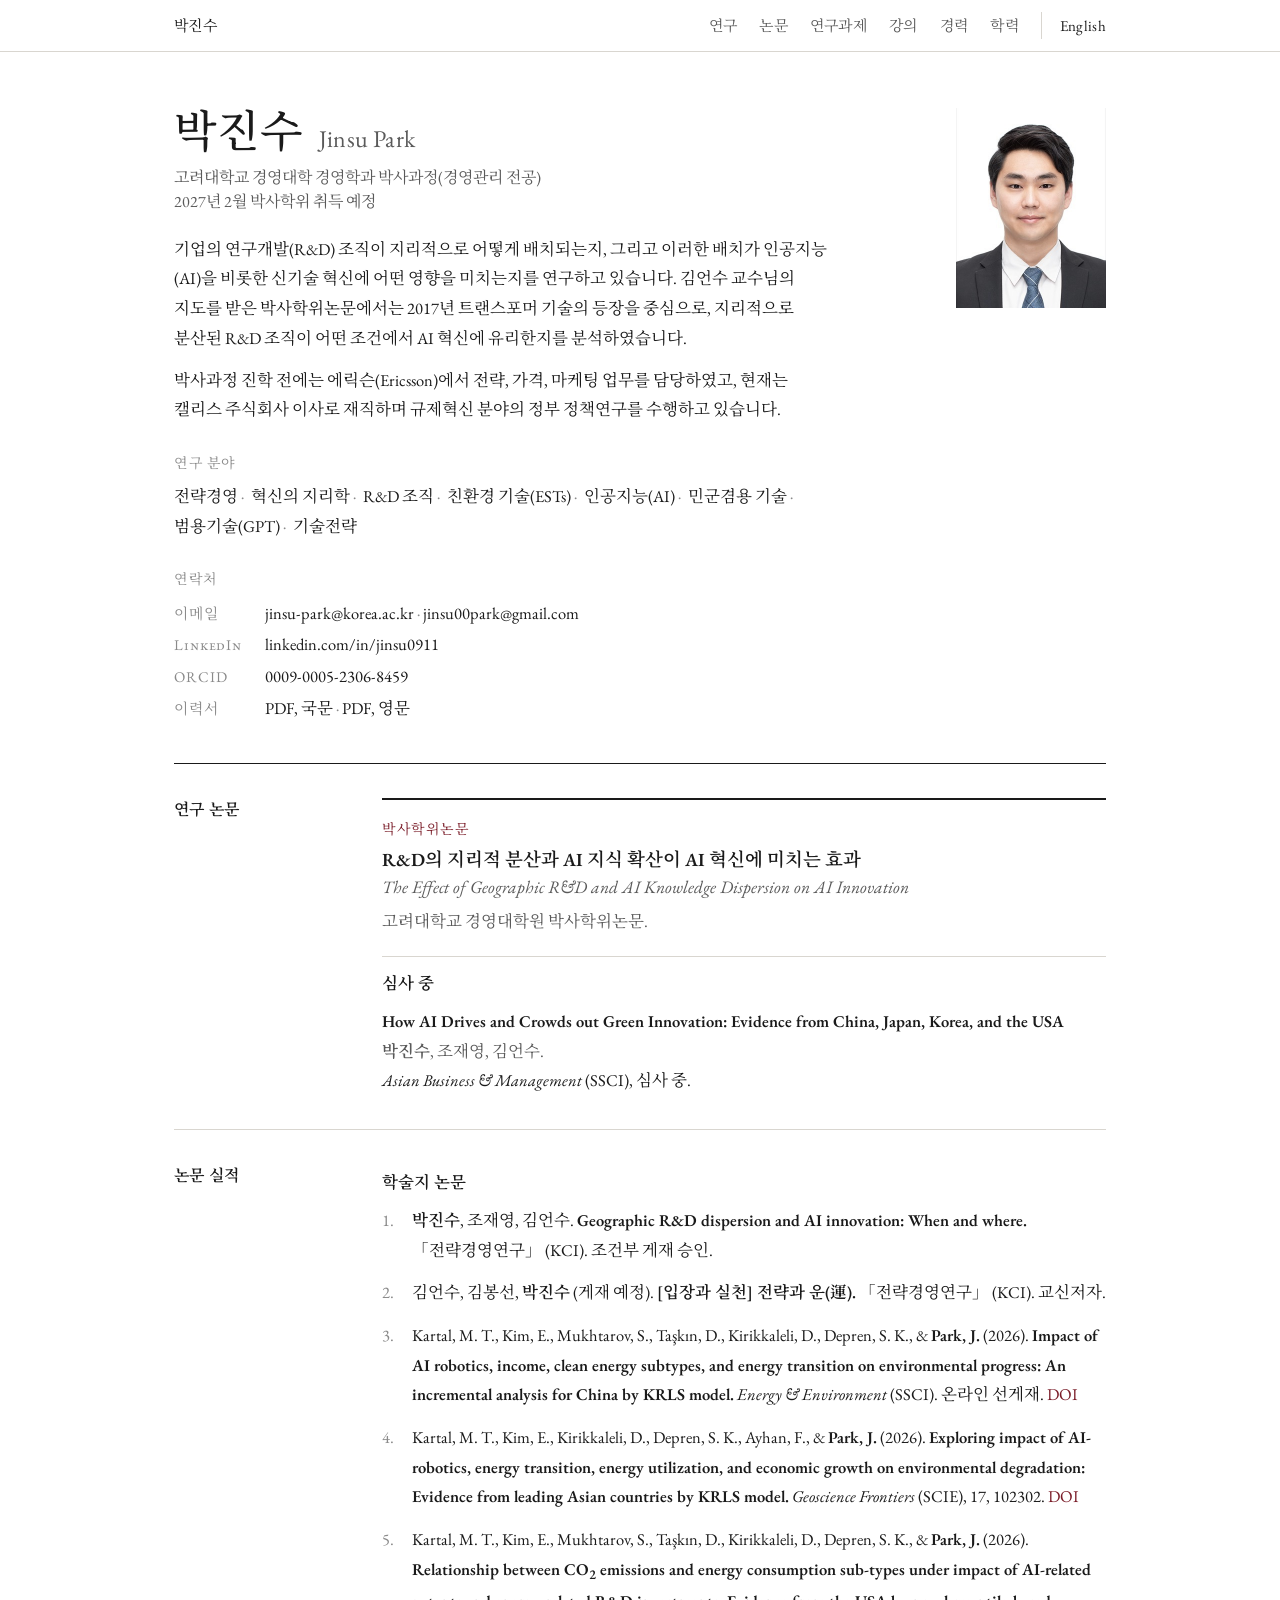
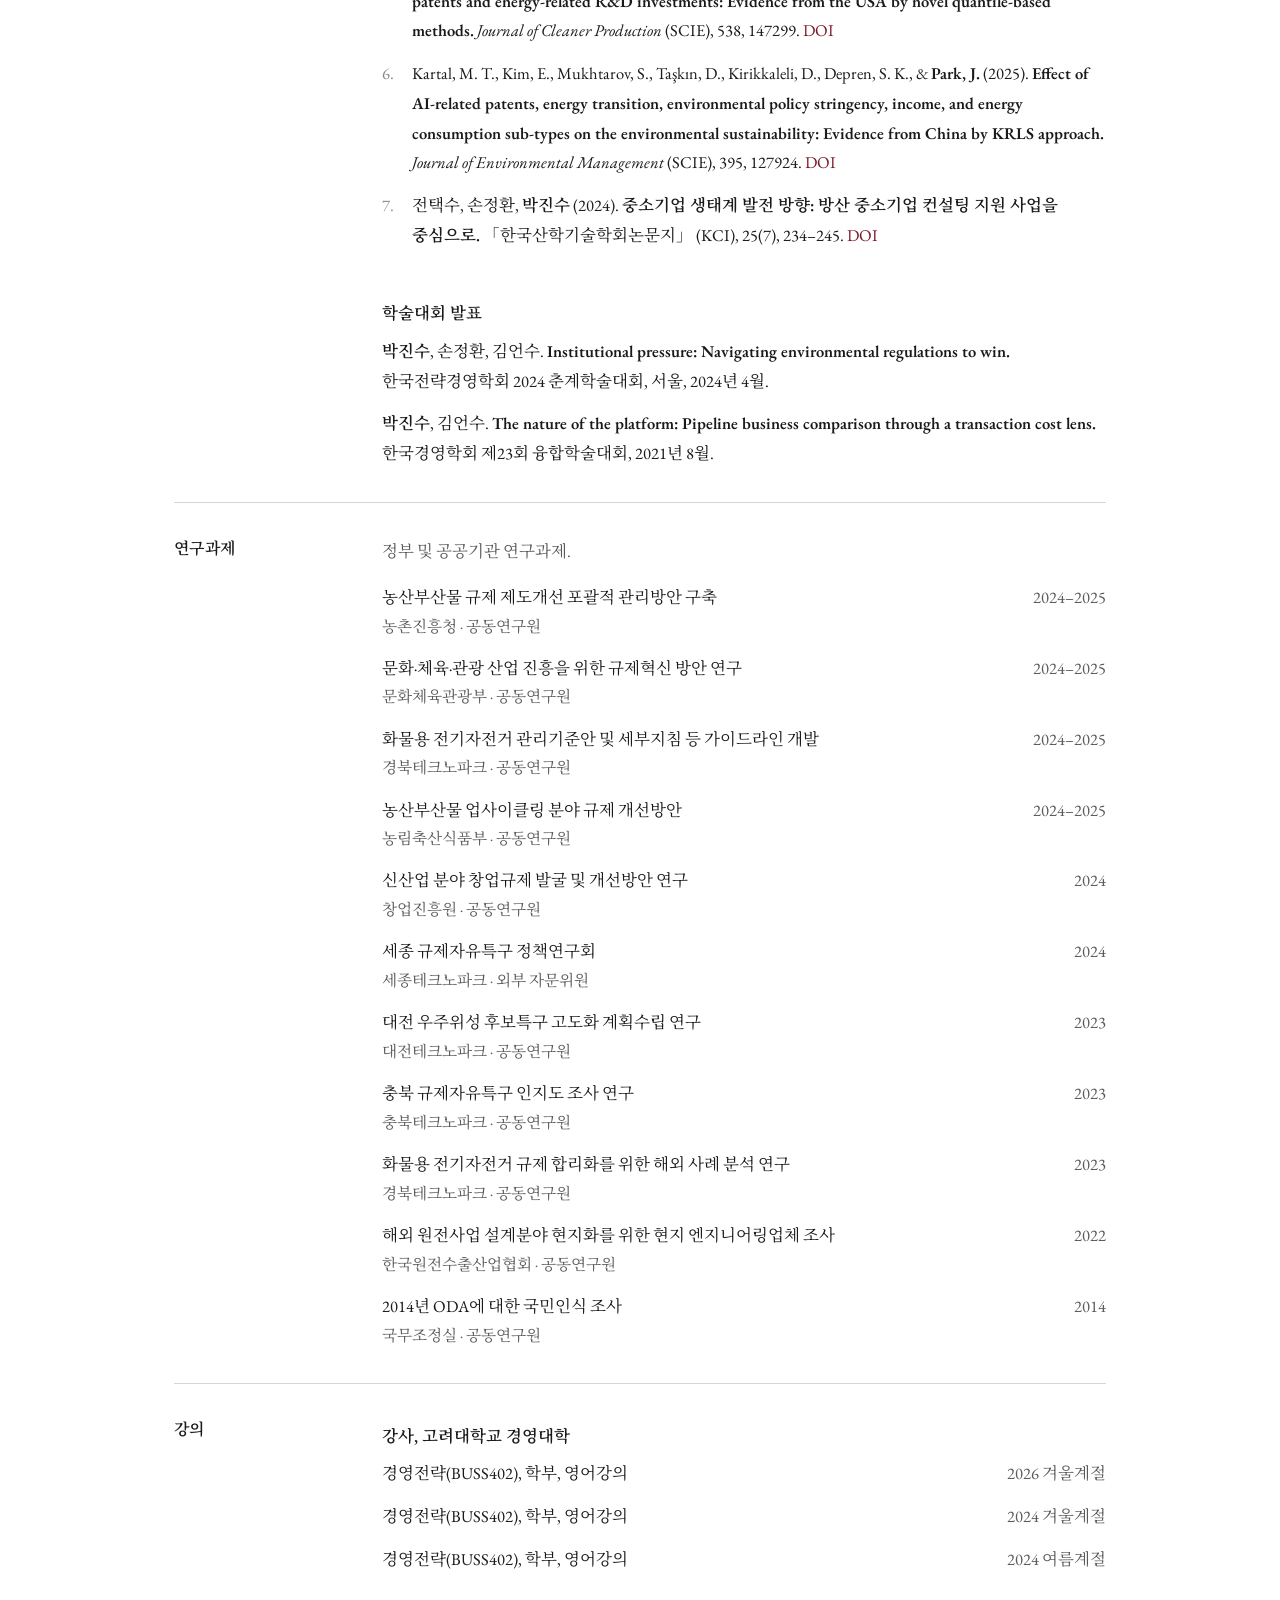
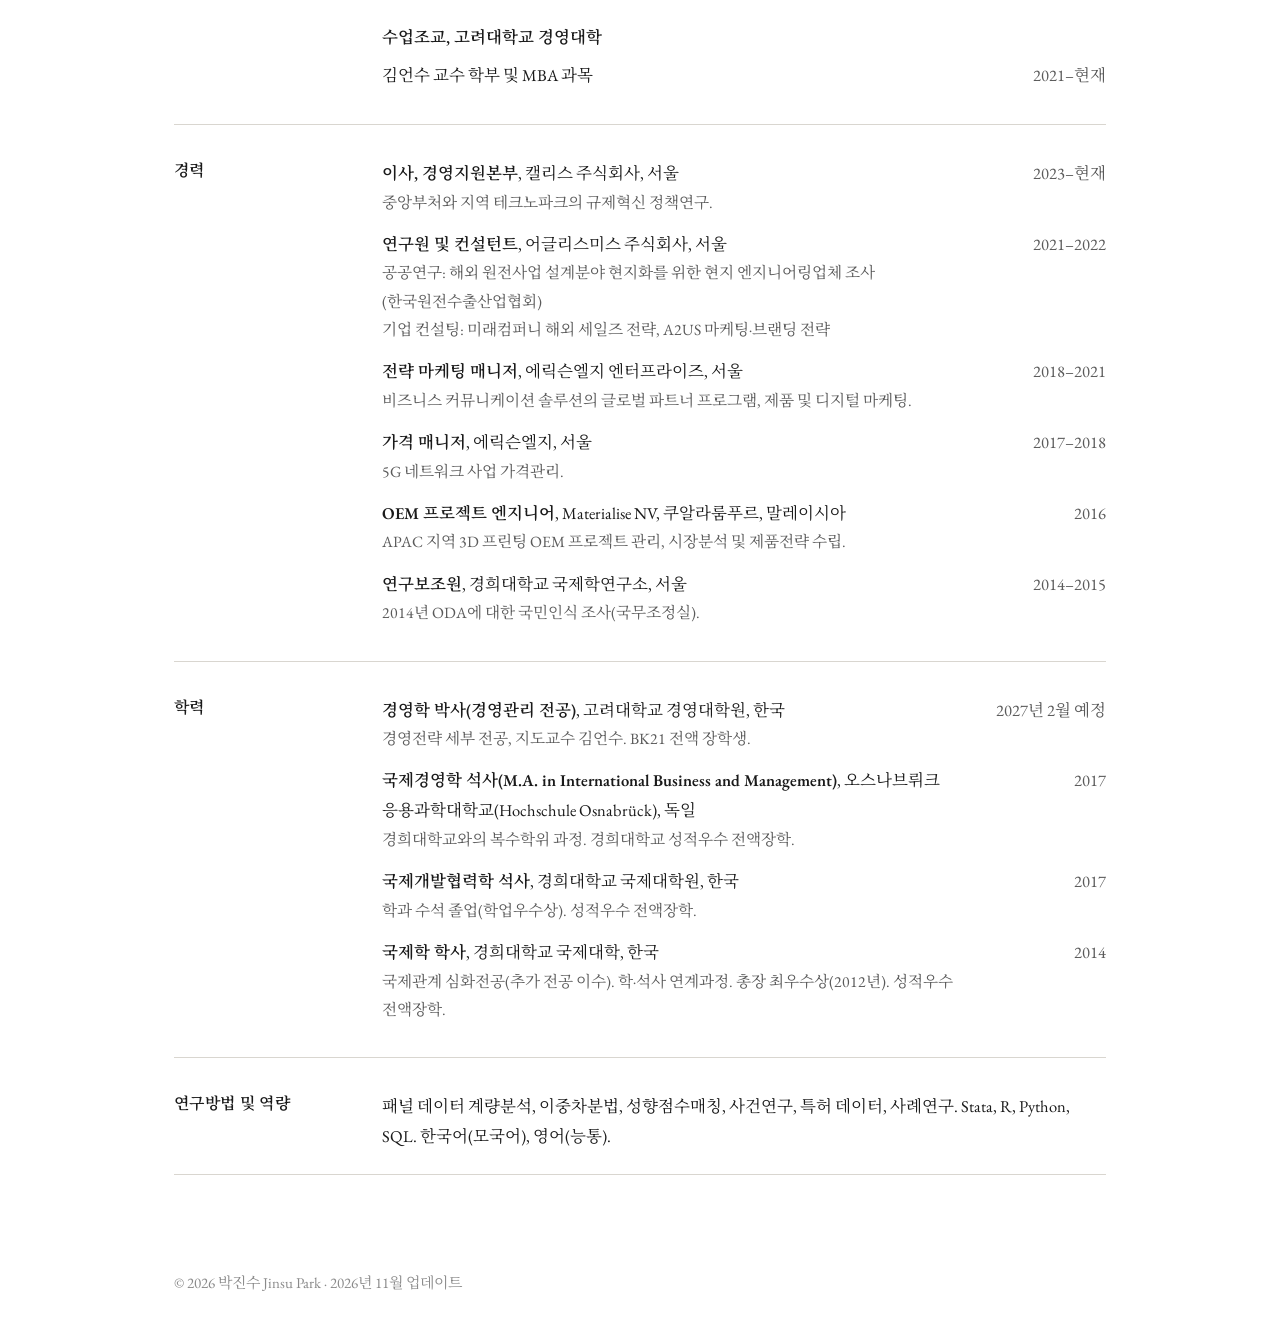
==== commit 0ab48a1a: "Publish CV PDFs, use Ph.D. in Business Administration Co-Authored-By: Claude Opus 5.5 <noreply@anthr" ====
--- a/ko.html
+++ b/ko.html
@@ -60,6 +60,7 @@
         <span class="pair"><span class="k">이메일</span> <a href="mailto:jinsu-park@korea.ac.kr">jinsu-park@korea.ac.kr</a><span class="sep"> · </span><a href="mailto:jinsu00park@gmail.com">jinsu00park@gmail.com</a></span>
         <a href="https://www.linkedin.com/in/jinsu0911" target="_blank" rel="noopener"><span class="k">LinkedIn</span> linkedin.com/in/jinsu0911</a>
         <a href="https://orcid.org/0009-0005-2306-8459" target="_blank" rel="noopener"><span class="k">ORCID</span> 0009-0005-2306-8459</a>
+        <span class="pair cv-link"><span class="k">이력서</span> <a href="cv/Jinsu_Park_CV_KO.pdf">PDF, 국문</a><span class="sep"> · </span><a href="cv/Jinsu_Park_CV_EN.pdf">PDF, 영문</a></span>
       </div>
     </div>
   </header>
--- a/assets/style.css
+++ b/assets/style.css
@@ -147,7 +147,7 @@
 @media print {
   html[lang="en"] { --plh: 1.40; --psec: 5.5mm; --pitem: 6px; }
   html[lang="ko"] { --plh: 1.80; --psec: 7.5mm; --pitem: 9px; }
-  nav, details summary { display: none; }
+  nav, details summary, .cv-link { display: none; }
   details > * { display: block; }
   body { font-size: 10.2pt; line-height: var(--plh, 1.34); }
   html[lang="ko"] body { font-size: 9.3pt; line-height: var(--plh, 1.62); }
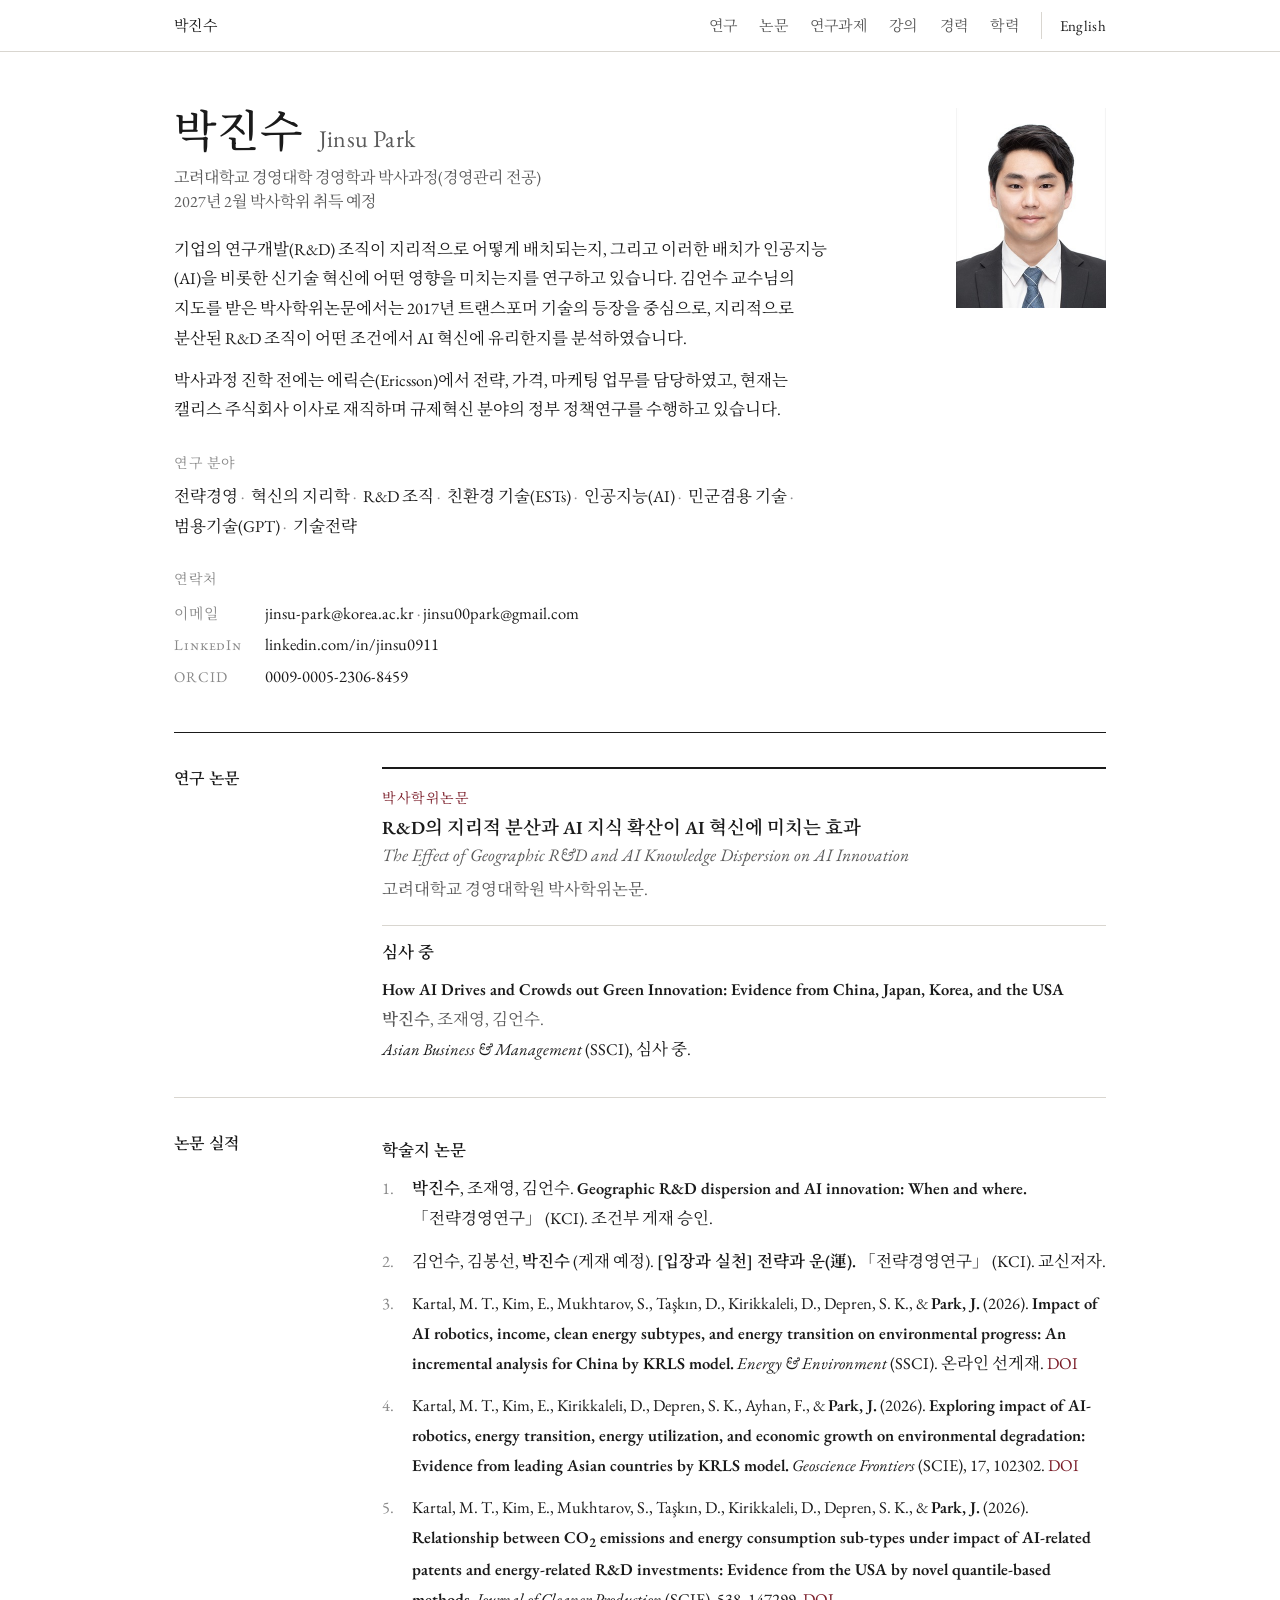
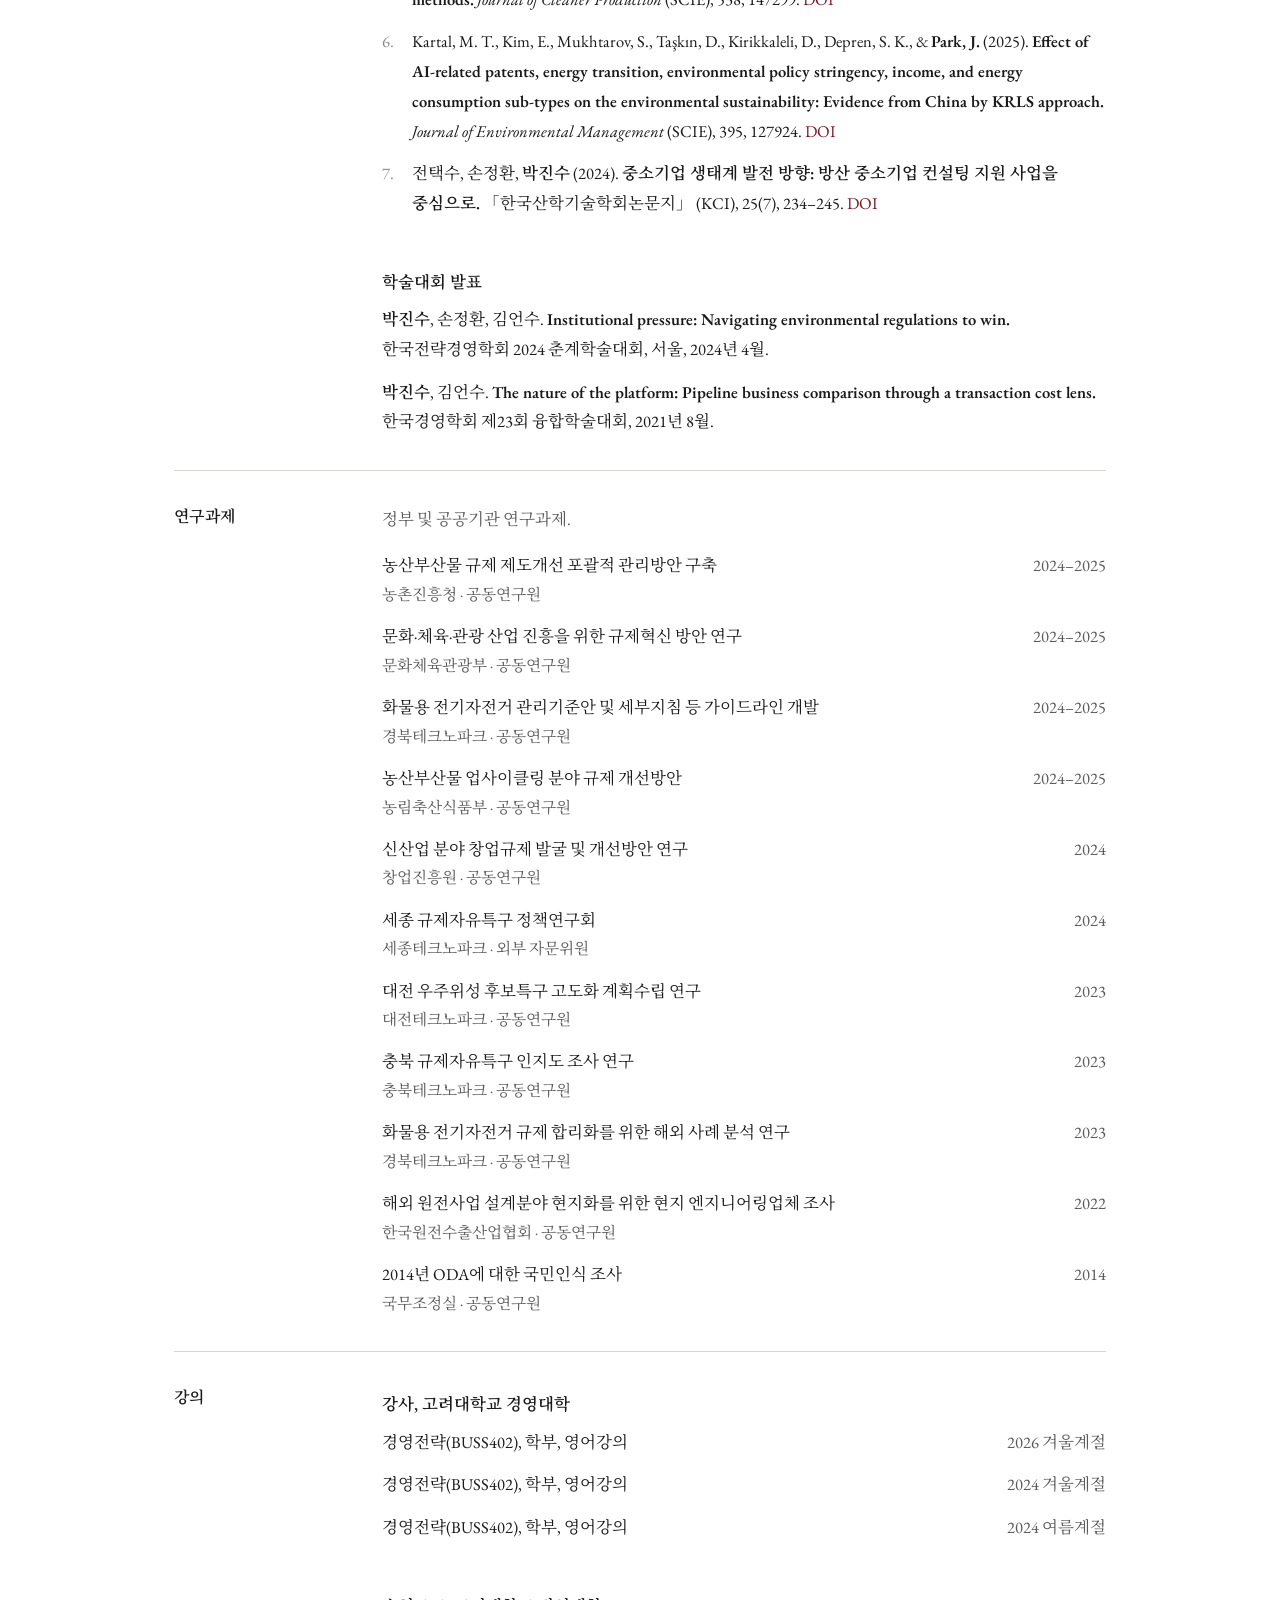
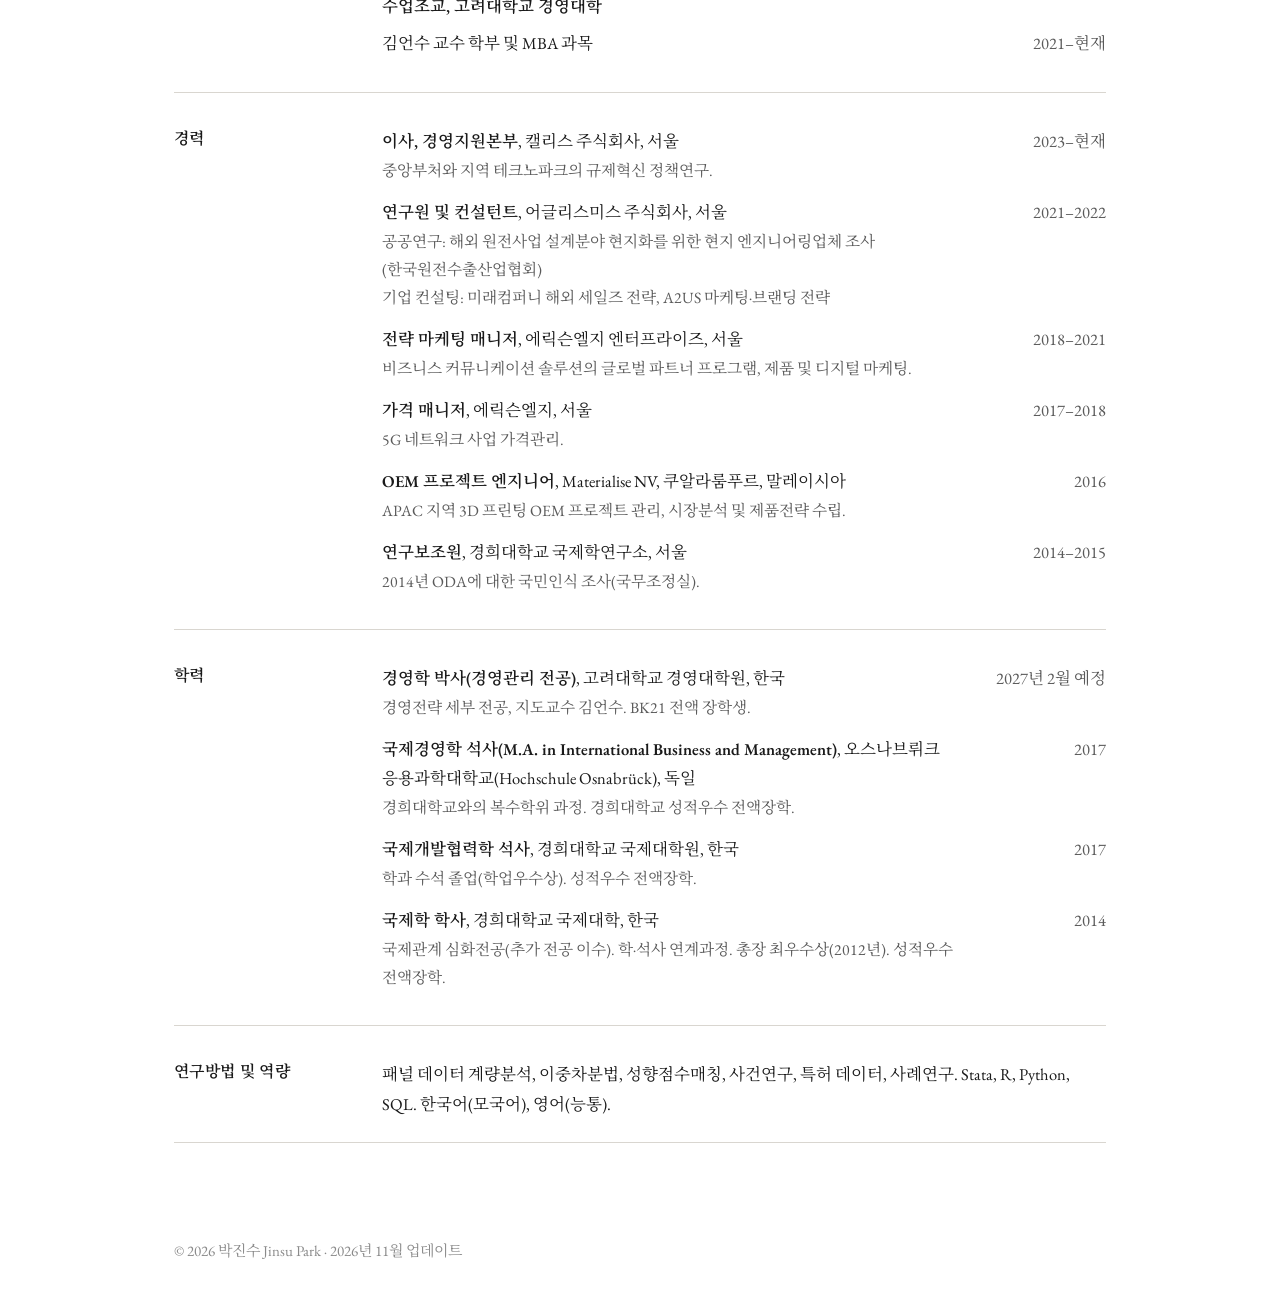
==== commit fe85e2eb: "Remove CV link lines Co-Authored-By: Claude Opus 5.5 <noreply@anthropic.com>" ====
--- a/ko.html
+++ b/ko.html
@@ -60,7 +60,6 @@
         <span class="pair"><span class="k">이메일</span> <a href="mailto:jinsu-park@korea.ac.kr">jinsu-park@korea.ac.kr</a><span class="sep"> · </span><a href="mailto:jinsu00park@gmail.com">jinsu00park@gmail.com</a></span>
         <a href="https://www.linkedin.com/in/jinsu0911" target="_blank" rel="noopener"><span class="k">LinkedIn</span> linkedin.com/in/jinsu0911</a>
         <a href="https://orcid.org/0009-0005-2306-8459" target="_blank" rel="noopener"><span class="k">ORCID</span> 0009-0005-2306-8459</a>
-        <span class="pair cv-link"><span class="k">이력서</span> <a href="cv/Jinsu_Park_CV_KO.pdf">PDF, 국문</a><span class="sep"> · </span><a href="cv/Jinsu_Park_CV_EN.pdf">PDF, 영문</a></span>
       </div>
     </div>
   </header>
--- a/assets/style.css
+++ b/assets/style.css
@@ -147,7 +147,7 @@
 @media print {
   html[lang="en"] { --plh: 1.40; --psec: 5.5mm; --pitem: 6px; }
   html[lang="ko"] { --plh: 1.80; --psec: 7.5mm; --pitem: 9px; }
-  nav, details summary, .cv-link { display: none; }
+  nav, details summary { display: none; }
   details > * { display: block; }
   body { font-size: 10.2pt; line-height: var(--plh, 1.34); }
   html[lang="ko"] body { font-size: 9.3pt; line-height: var(--plh, 1.62); }
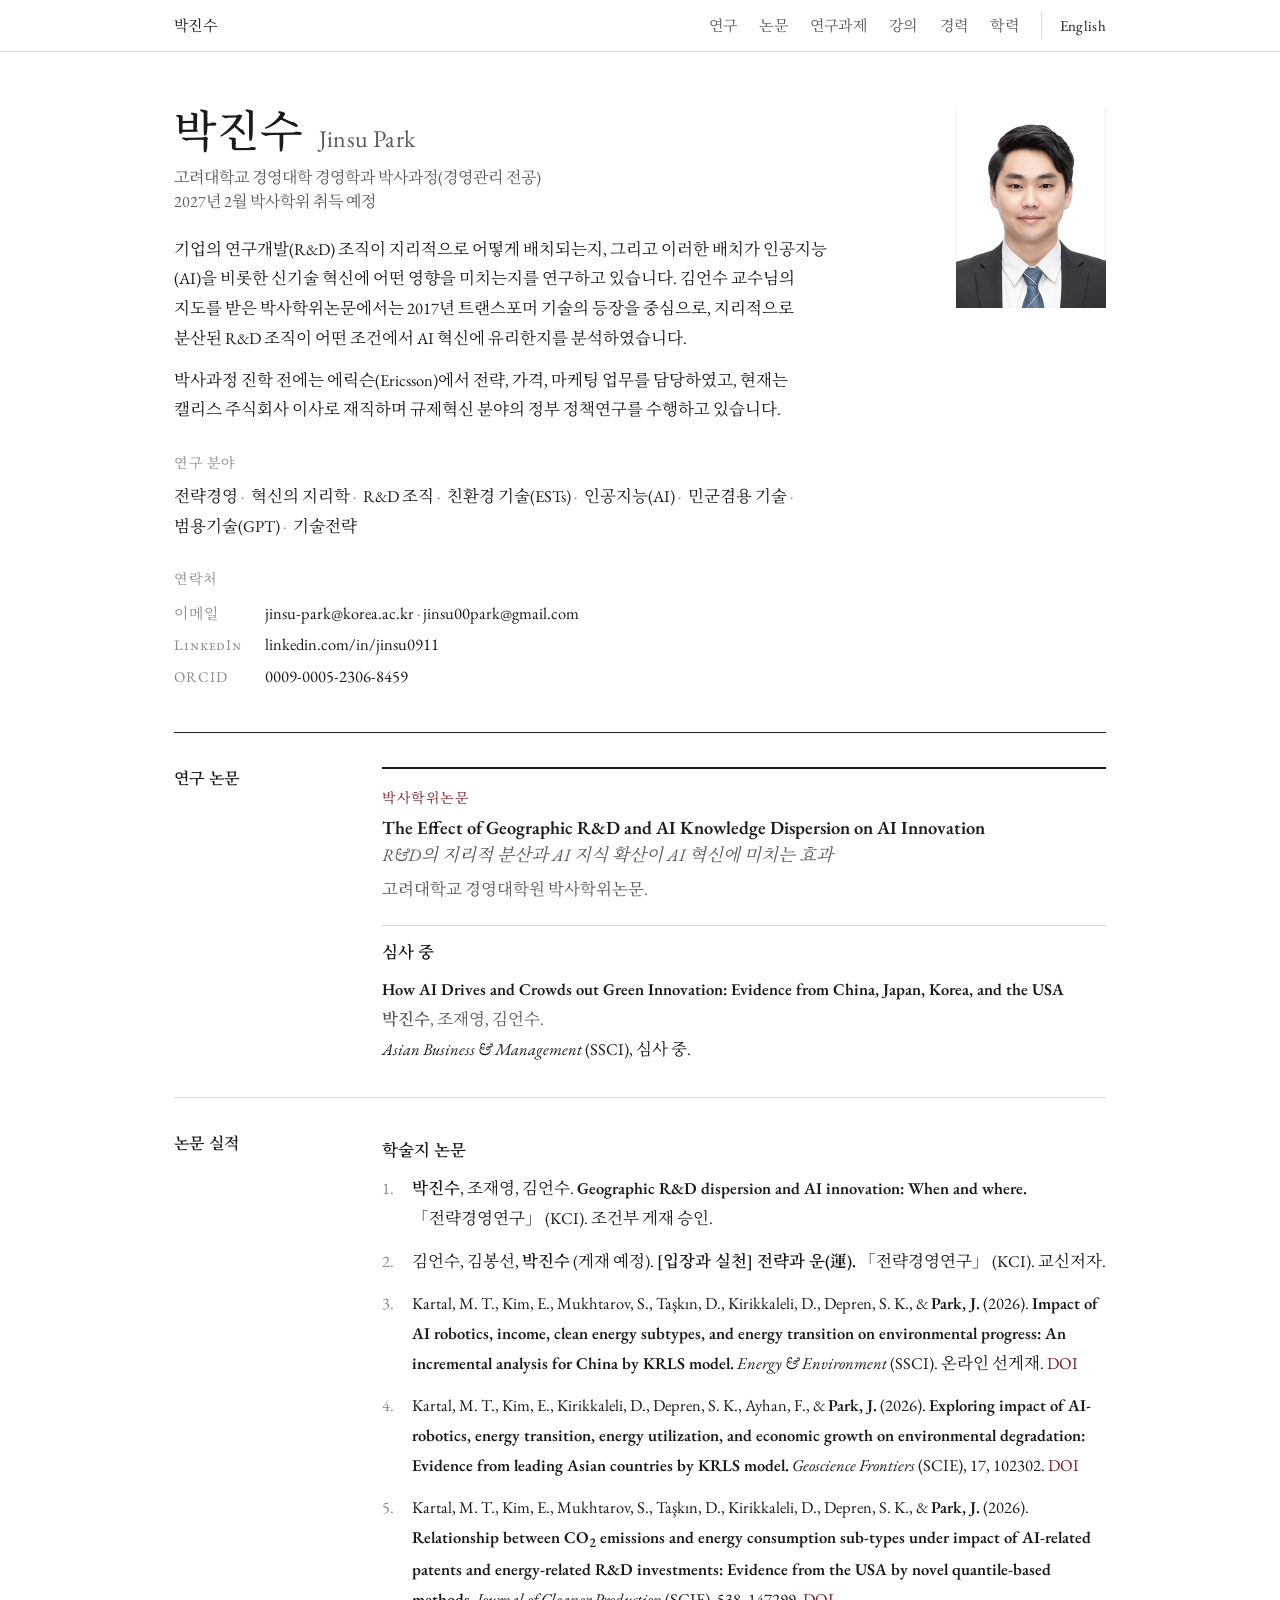
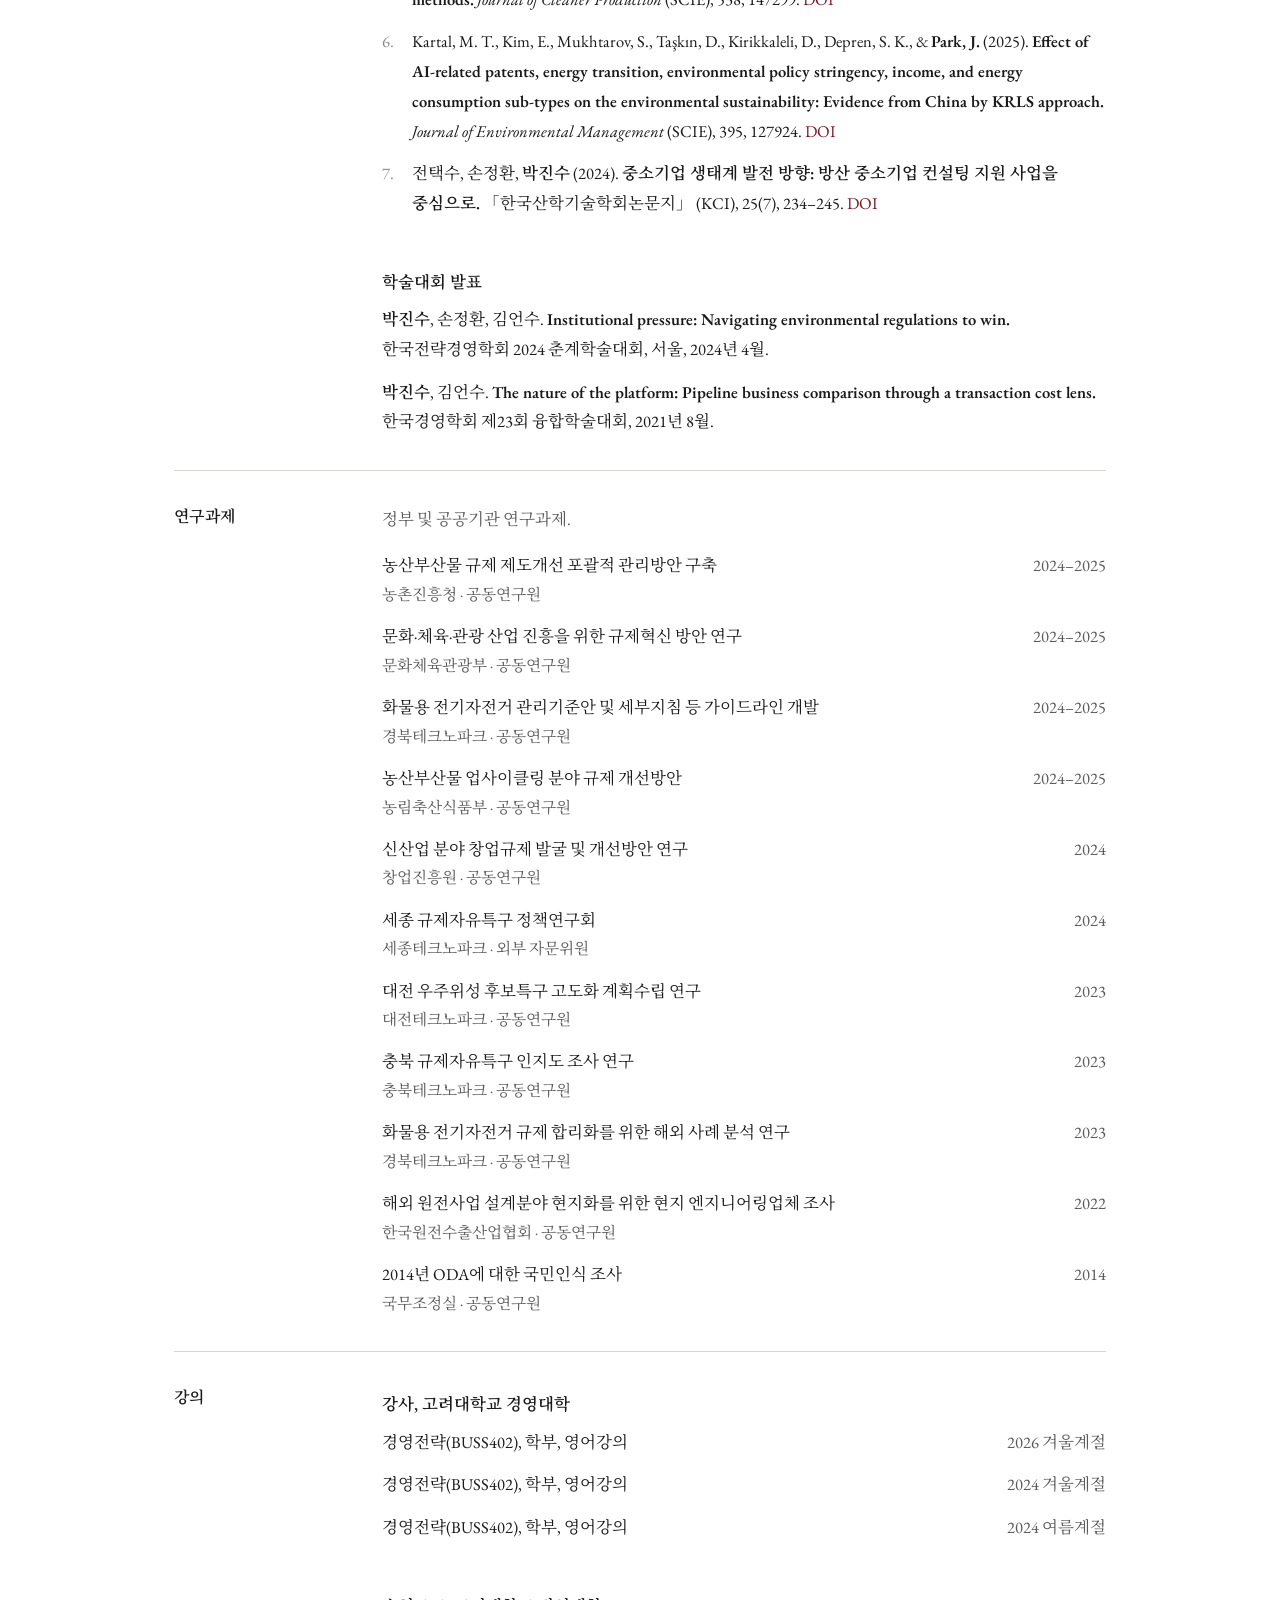
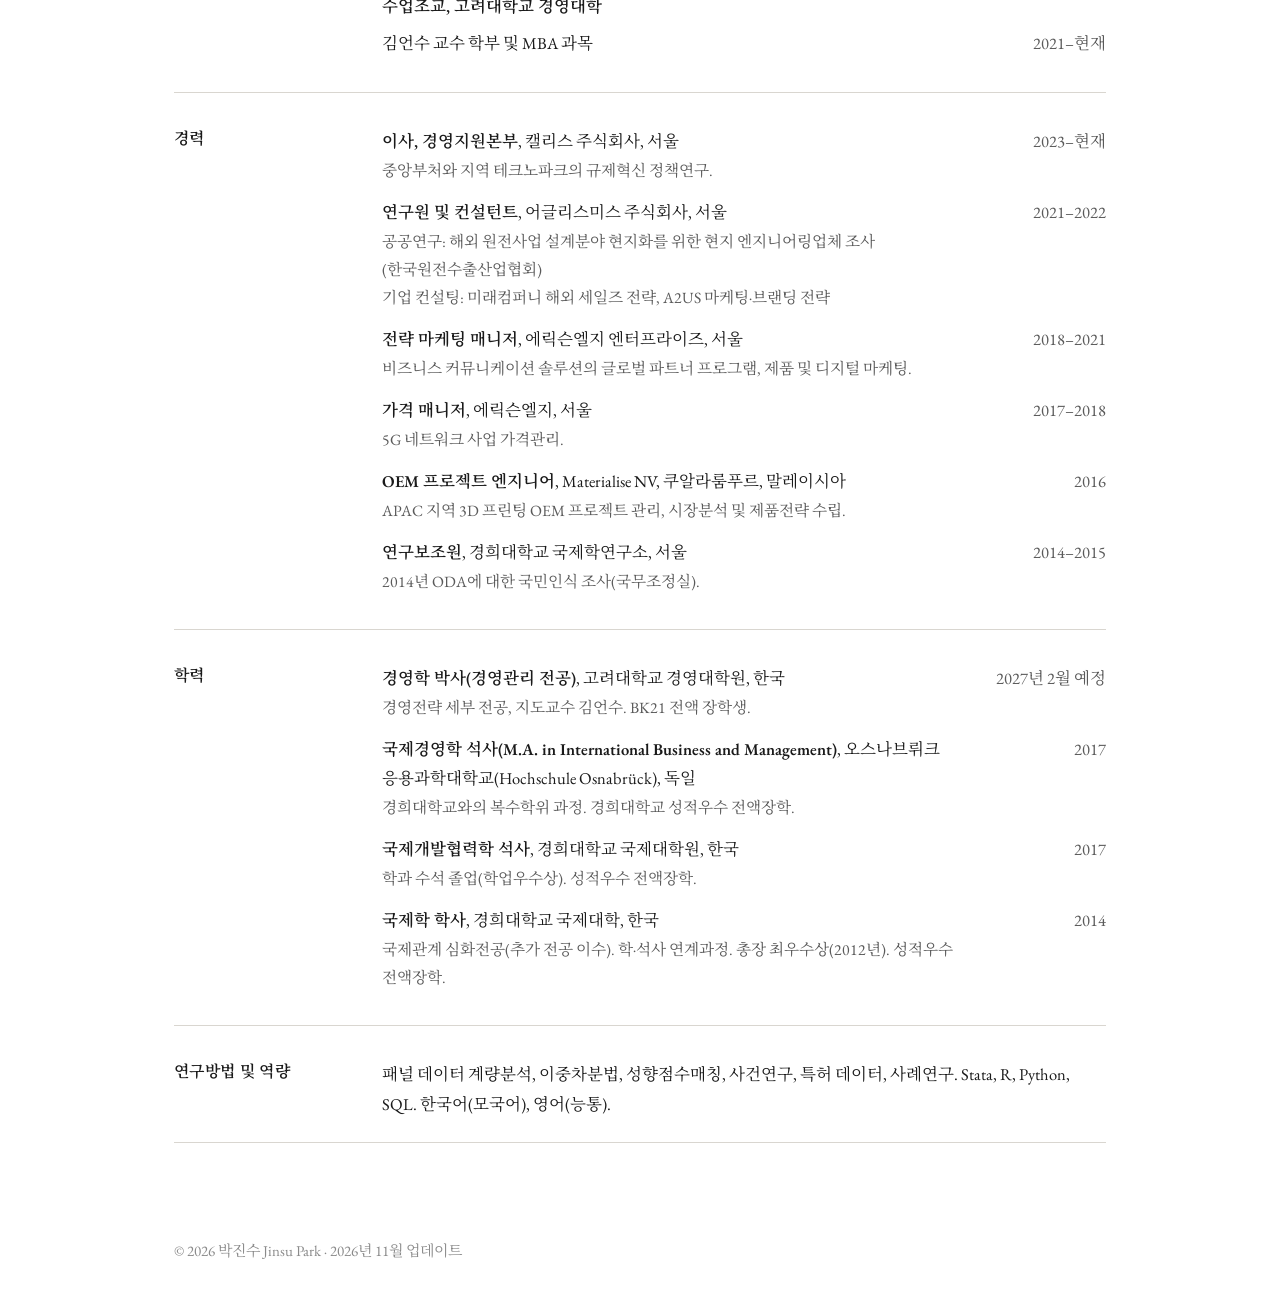
==== commit 9ceb79ca: "Korean page: English dissertation title first, Korean title as subtitle Co-Authored-By: Claude Opus " ====
--- a/ko.html
+++ b/ko.html
@@ -68,8 +68,8 @@
     <h2>연구 논문</h2>
     <div class="jmp">
       <span class="tag">박사학위논문</span>
-      <h3>R&amp;D의 지리적 분산과 AI 지식 확산이 AI 혁신에 미치는 효과
-        <span class="en-title">The Effect of Geographic R&amp;D and AI Knowledge Dispersion on AI Innovation</span></h3>
+      <h3>The Effect of Geographic R&amp;D and AI Knowledge Dispersion on AI Innovation
+        <span class="en-title">R&amp;D의 지리적 분산과 AI 지식 확산이 AI 혁신에 미치는 효과</span></h3>
       <p class="meta">고려대학교 경영대학원 박사학위논문.</p>
     </div>
 
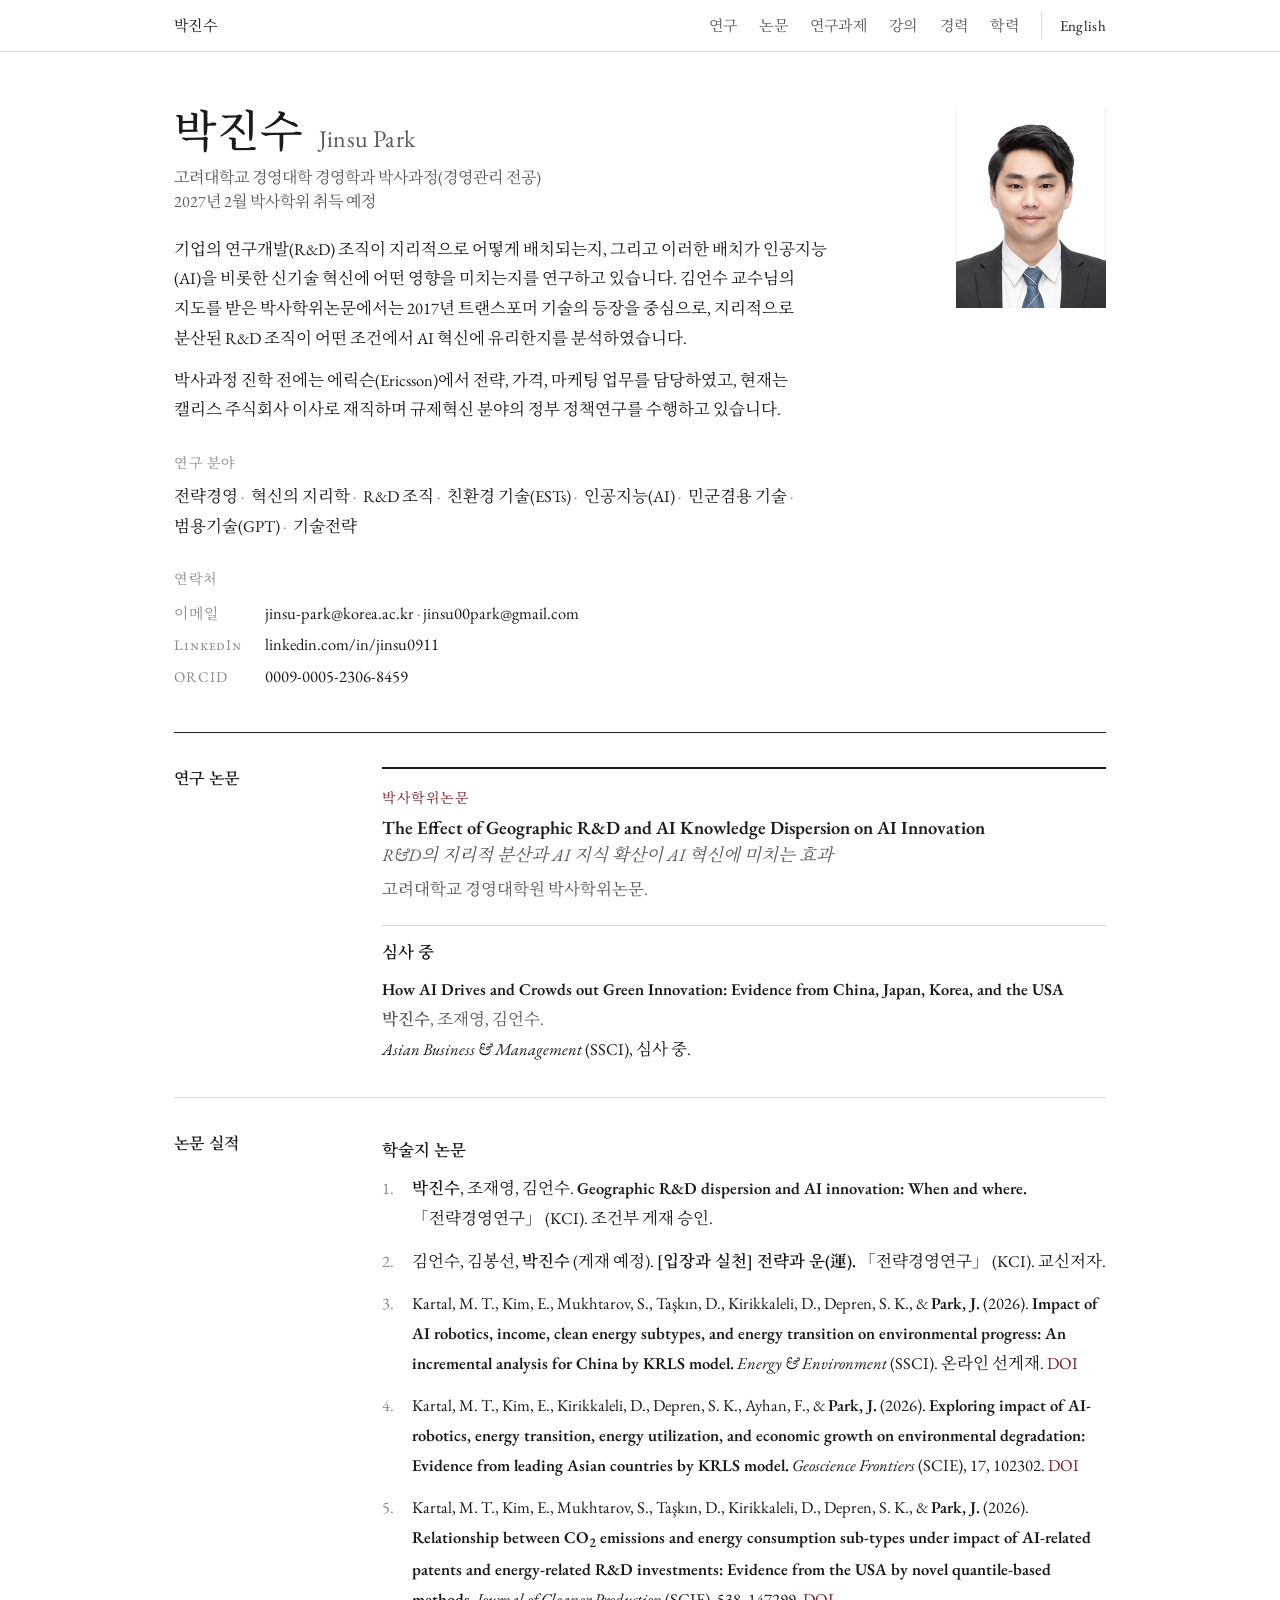
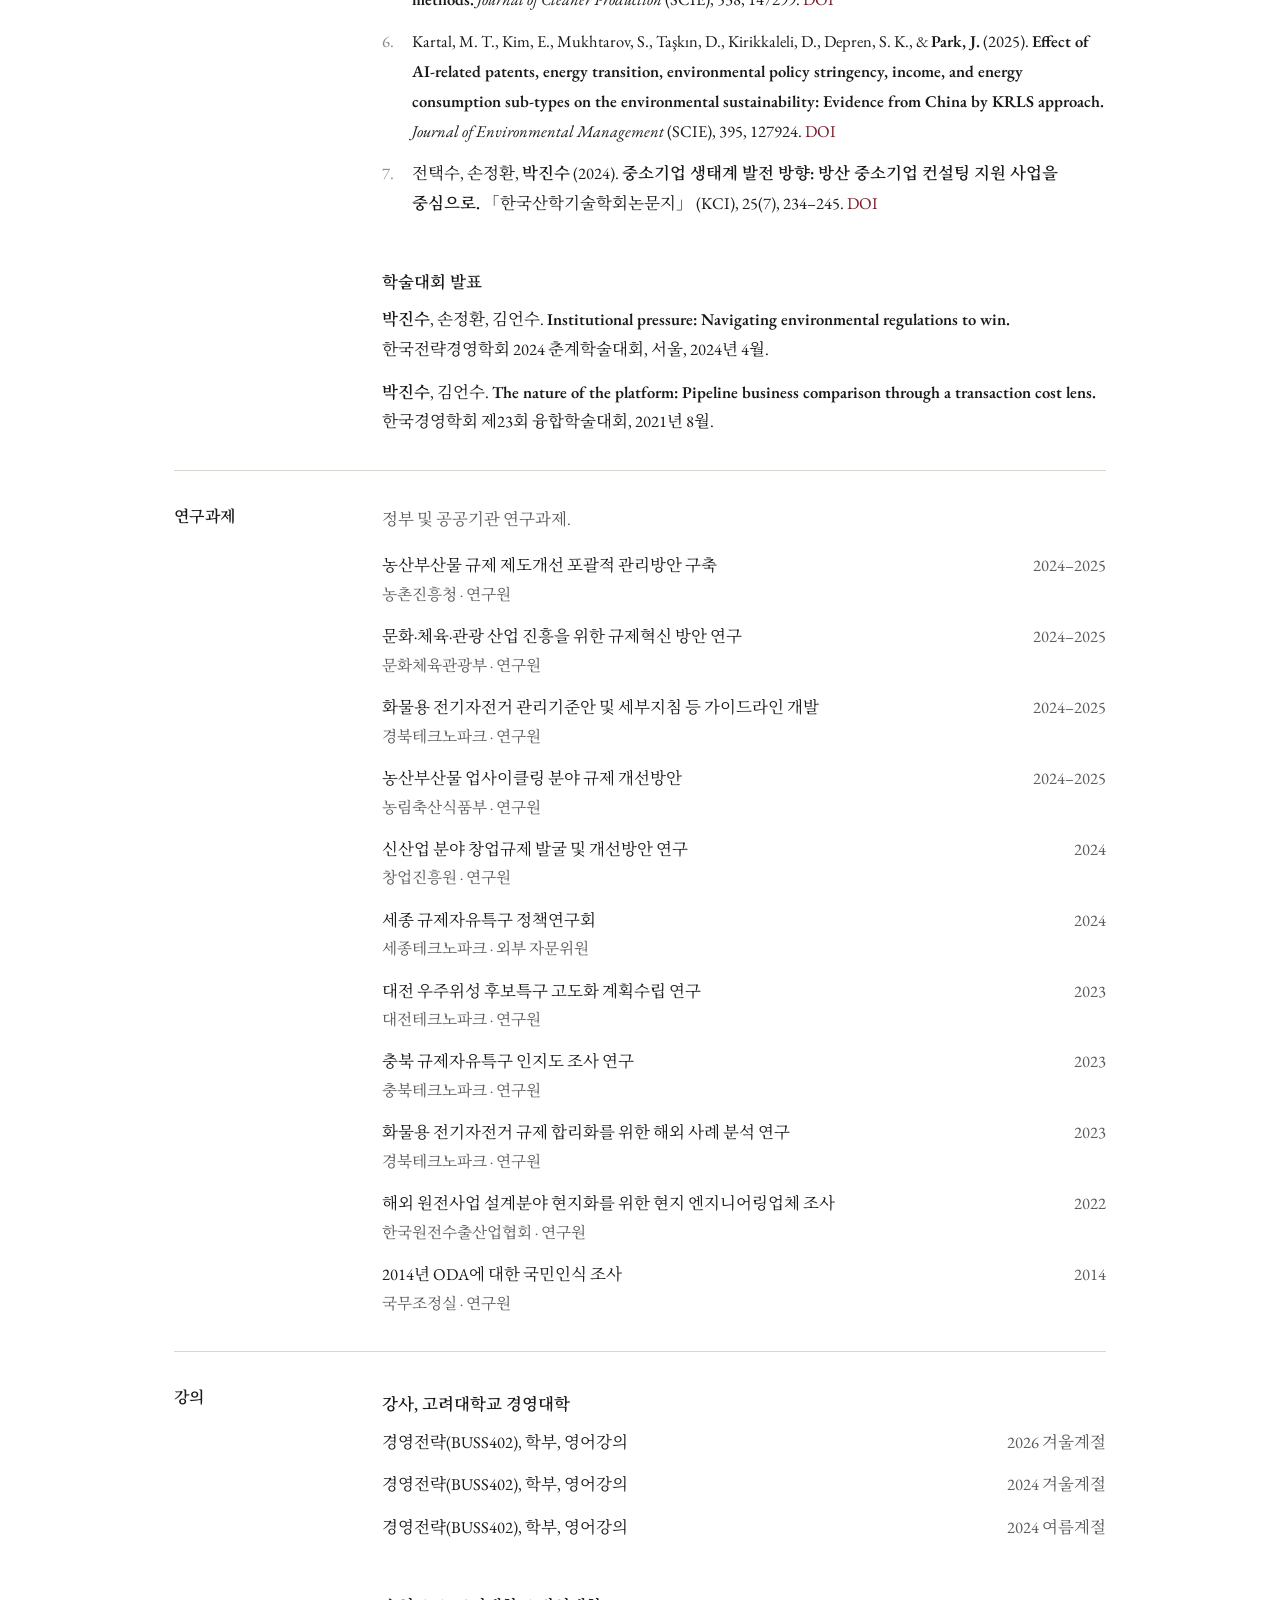
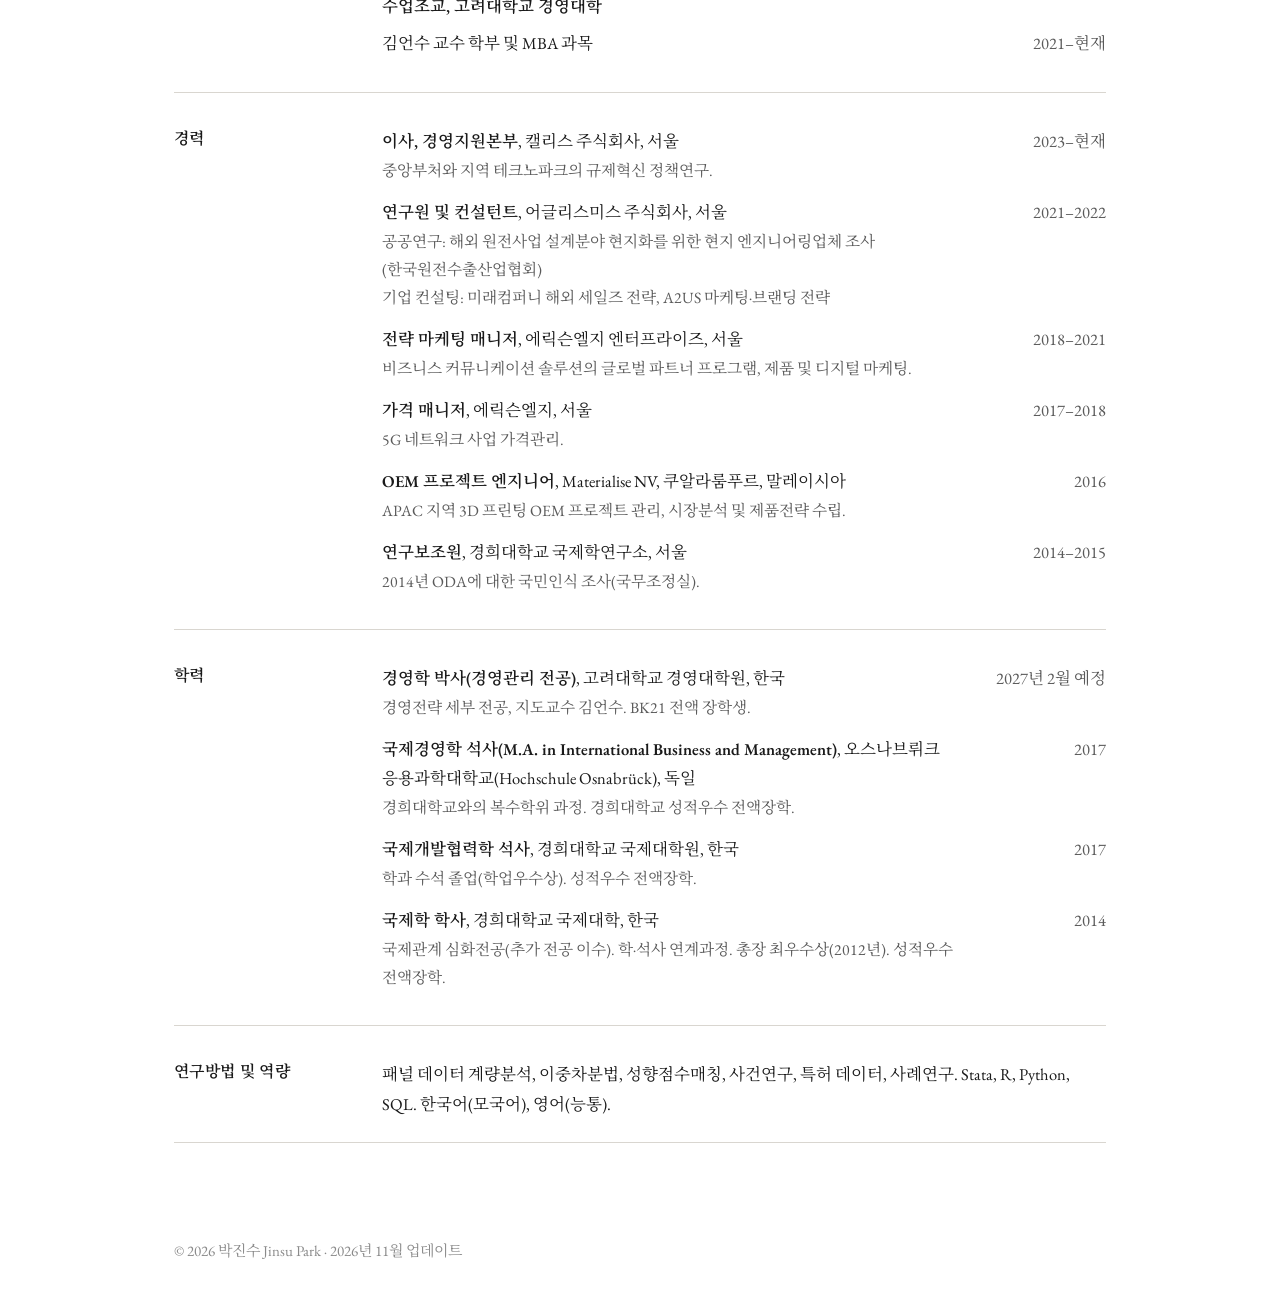
==== commit d3af48a1: "Project role: Researcher (연구원) instead of Co-researcher Co-Authored-By: Claude Opus 5.5 <noreply@ant" ====
--- a/ko.html
+++ b/ko.html
@@ -129,17 +129,17 @@
     <h2>연구과제</h2>
     <p class="meta">정부 및 공공기관 연구과제.</p>
     <ul class="plain">
-      <li class="row"><div>농산부산물 규제 제도개선 포괄적 관리방안 구축<div class="meta">농촌진흥청 · 공동연구원</div></div><div class="when">2024–2025</div></li>
-      <li class="row"><div>문화·체육·관광 산업 진흥을 위한 규제혁신 방안 연구<div class="meta">문화체육관광부 · 공동연구원</div></div><div class="when">2024–2025</div></li>
-      <li class="row"><div>화물용 전기자전거 관리기준안 및 세부지침 등 가이드라인 개발<div class="meta">경북테크노파크 · 공동연구원</div></div><div class="when">2024–2025</div></li>
-      <li class="row"><div>농산부산물 업사이클링 분야 규제 개선방안<div class="meta">농림축산식품부 · 공동연구원</div></div><div class="when">2024–2025</div></li>
-      <li class="row"><div>신산업 분야 창업규제 발굴 및 개선방안 연구<div class="meta">창업진흥원 · 공동연구원</div></div><div class="when">2024</div></li>
+      <li class="row"><div>농산부산물 규제 제도개선 포괄적 관리방안 구축<div class="meta">농촌진흥청 · 연구원</div></div><div class="when">2024–2025</div></li>
+      <li class="row"><div>문화·체육·관광 산업 진흥을 위한 규제혁신 방안 연구<div class="meta">문화체육관광부 · 연구원</div></div><div class="when">2024–2025</div></li>
+      <li class="row"><div>화물용 전기자전거 관리기준안 및 세부지침 등 가이드라인 개발<div class="meta">경북테크노파크 · 연구원</div></div><div class="when">2024–2025</div></li>
+      <li class="row"><div>농산부산물 업사이클링 분야 규제 개선방안<div class="meta">농림축산식품부 · 연구원</div></div><div class="when">2024–2025</div></li>
+      <li class="row"><div>신산업 분야 창업규제 발굴 및 개선방안 연구<div class="meta">창업진흥원 · 연구원</div></div><div class="when">2024</div></li>
       <li class="row"><div>세종 규제자유특구 정책연구회<div class="meta">세종테크노파크 · 외부 자문위원</div></div><div class="when">2024</div></li>
-      <li class="row"><div>대전 우주위성 후보특구 고도화 계획수립 연구<div class="meta">대전테크노파크 · 공동연구원</div></div><div class="when">2023</div></li>
-      <li class="row"><div>충북 규제자유특구 인지도 조사 연구<div class="meta">충북테크노파크 · 공동연구원</div></div><div class="when">2023</div></li>
-      <li class="row"><div>화물용 전기자전거 규제 합리화를 위한 해외 사례 분석 연구<div class="meta">경북테크노파크 · 공동연구원</div></div><div class="when">2023</div></li>
-      <li class="row"><div>해외 원전사업 설계분야 현지화를 위한 현지 엔지니어링업체 조사<div class="meta">한국원전수출산업협회 · 공동연구원</div></div><div class="when">2022</div></li>
-      <li class="row"><div>2014년 ODA에 대한 국민인식 조사<div class="meta">국무조정실 · 공동연구원</div></div><div class="when">2014</div></li>
+      <li class="row"><div>대전 우주위성 후보특구 고도화 계획수립 연구<div class="meta">대전테크노파크 · 연구원</div></div><div class="when">2023</div></li>
+      <li class="row"><div>충북 규제자유특구 인지도 조사 연구<div class="meta">충북테크노파크 · 연구원</div></div><div class="when">2023</div></li>
+      <li class="row"><div>화물용 전기자전거 규제 합리화를 위한 해외 사례 분석 연구<div class="meta">경북테크노파크 · 연구원</div></div><div class="when">2023</div></li>
+      <li class="row"><div>해외 원전사업 설계분야 현지화를 위한 현지 엔지니어링업체 조사<div class="meta">한국원전수출산업협회 · 연구원</div></div><div class="when">2022</div></li>
+      <li class="row"><div>2014년 ODA에 대한 국민인식 조사<div class="meta">국무조정실 · 연구원</div></div><div class="when">2014</div></li>
     </ul>
   </section>
 
